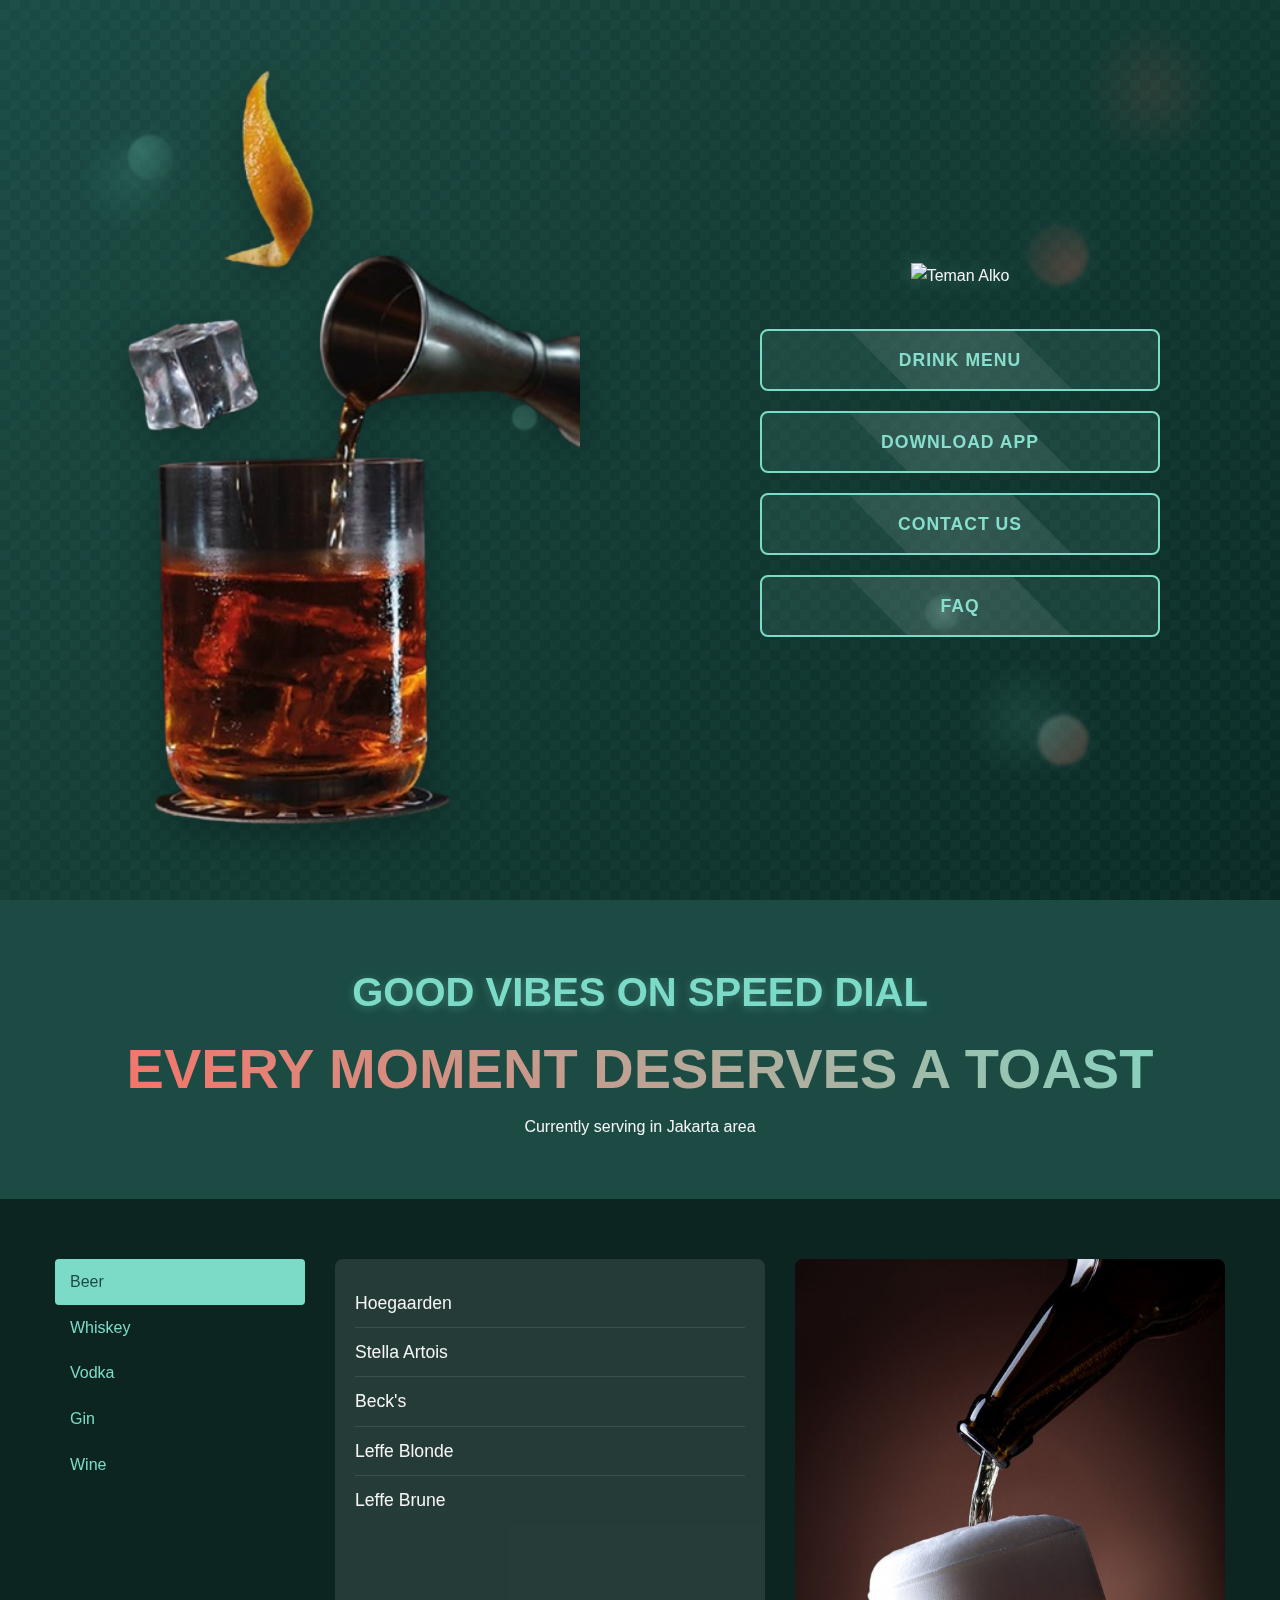
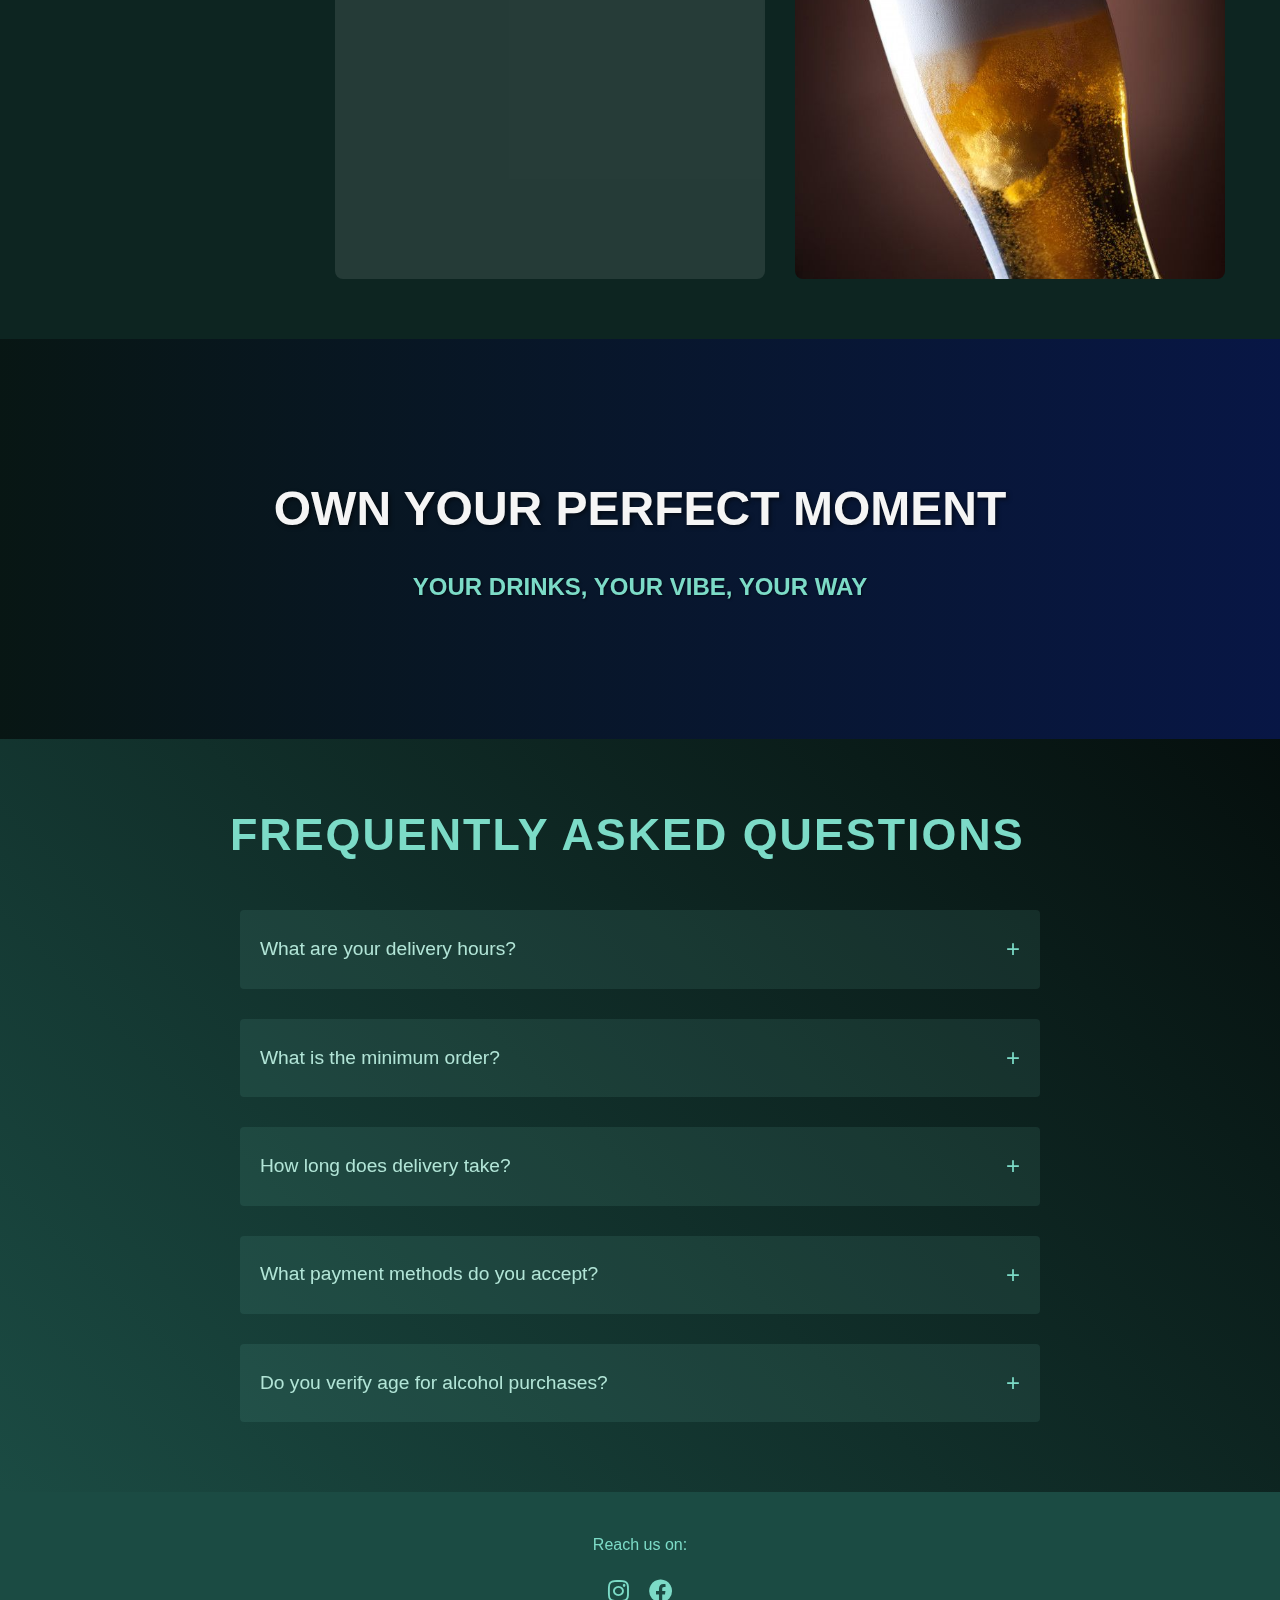
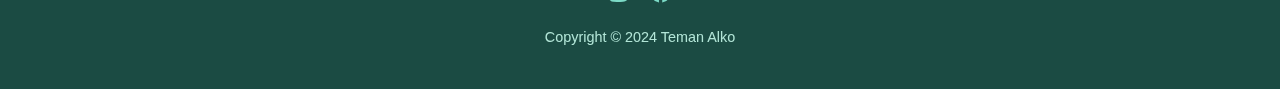
==== index.html @ 26dae662 "first commit" ====
<!DOCTYPE html>
<html lang="en">
<head>
    <meta charset="UTF-8">
    <meta name="viewport" content="width=device-width, initial-scale=1.0">
    <meta name="msapplication-TileColor" content="#ffffff">
    <meta name="msapplication-TileImage" content="assets/favicon/ms-icon-144x144.png">
    <meta name="theme-color" content="#ffffff">
    <title>Teman Alko</title>
    <link rel="apple-touch-icon" sizes="57x57" href="assets/favicon/apple-icon-57x57.png">
    <link rel="apple-touch-icon" sizes="60x60" href="assets/favicon/apple-icon-60x60.png">
    <link rel="apple-touch-icon" sizes="72x72" href="assets/favicon/apple-icon-72x72.png">
    <link rel="apple-touch-icon" sizes="76x76" href="assets/favicon/apple-icon-76x76.png">
    <link rel="apple-touch-icon" sizes="114x114" href="assets/favicon/apple-icon-114x114.png">
    <link rel="apple-touch-icon" sizes="120x120" href="assets/favicon/apple-icon-120x120.png">
    <link rel="apple-touch-icon" sizes="144x144" href="assets/favicon/apple-icon-144x144.png">
    <link rel="apple-touch-icon" sizes="152x152" href="assets/favicon/apple-icon-152x152.png">
    <link rel="apple-touch-icon" sizes="180x180" href="assets/favicon/apple-icon-180x180.png">
    <link rel="icon" type="image/png" sizes="192x192" href="assets/favicon/android-icon-192x192.png">
    <link rel="icon" type="image/png" sizes="32x32" href="assets/favicon/favicon-32x32.png">
    <link rel="icon" type="image/png" sizes="96x96" href="assets/favicon/favicon-96x96.png">
    <link rel="icon" type="image/png" sizes="16x16" href="assets/favicon/favicon-16x16.png">
    <link rel="manifest" href="assets/favicon/manifest.json">
    <link rel="stylesheet" href="styles/styles.css">
    <link rel="stylesheet" href="https://cdnjs.cloudflare.com/ajax/libs/font-awesome/6.0.0/css/all.min.css">
</head>
<body>
    <!-- Header -->
    <header>
        <!-- Top Section -->
        <section class="top-section">
            <div class="floating-dots">
                <div class="dot"></div>
                <div class="dot"></div>
                <div class="dot"></div>
                <div class="dot"></div>
                <div class="dot"></div>
                <div class="dot"></div>
            </div>
            
            <!-- Left Side - Hero Image -->
            <div class="top-left">
                <div class="hero-image">
                    <img src="assets/img/hero.png" alt="Delivering Cheers">
                </div>
            </div>

            <!-- Right Side - Logo and Navigation -->
            <div class="top-right">
                <div class="logo">
                    <img src="assets/img/logo.png" alt="Teman Alko">
                </div>
                <div class="nav-grid">
                    <a href="#menu" class="nav-button">DRINK MENU</a>
                    <a href="#" class="nav-button">DOWNLOAD APP</a>
                    <a href="#contact" class="nav-button">CONTACT US</a>
                    <a href="#faq" class="nav-button">FAQ</a>
                </div>
            </div>
        </section>
    </header>

    <!-- Service Info -->
    <section class="service-info">
        <div class="container">
            <h2>GOOD VIBES ON SPEED DIAL</h2>
            <h3>EVERY MOMENT DESERVES A TOAST</h3>
            <p class="location-info">Currently serving in Jakarta area</p>
        </div>
    </section>

    <!-- Menu Section -->
    <section id="menu" class="menu-section">
        <div class="container">
            <div class="menu-grid">
                <div class="menu-categories">
                    <ul>
                        <li><a href="#" class="active" data-category="beer">Beer</a></li>
                        <li><a href="#" data-category="whiskey">Whiskey</a></li>
                        <li><a href="#" data-category="vodka">Vodka</a></li>
                        <li><a href="#" data-category="gin">Gin</a></li>
                        <li><a href="#" data-category="wine">Wine</a></li>
                    </ul>
                </div>
                <div class="menu-content">
                    <!-- Beer Content (Default Active) -->
                    <div class="menu-category active" id="beer">
                        <div class="menu-list">
                            <ul>
                                <li>Hoegaarden</li>
                                <li>Stella Artois</li>
                                <li>Beck's</li>
                                <li>Leffe Blonde</li>
                                <li>Leffe Brune</li>
                            </ul>
                        </div>
                        <div class="menu-image">
                            <!-- <img src="https://placehold.co/600x400/1B4B43/7CDBC7?text=Beer" alt="Beer Selection"> -->
                            <img src="assets/img/beer.jpg" alt="Beer Selection">
                        </div>
                    </div>

                    <!-- Whiskey Content -->
                    <div class="menu-category" id="whiskey">
                        <div class="menu-list">
                            <ul>
                                <li>Jack Daniel's</li>
                                <li>Johnnie Walker</li>
                                <li>Chivas Regal</li>
                                <li>Macallan</li>
                                <li>Glenfiddich</li>
                            </ul>
                        </div>
                        <div class="menu-image">
                            <!-- <img src="https://placehold.co/600x400/1B4B43/7CDBC7?text=Whiskey" alt="Whiskey Selection"> -->
                            <img src="assets/img/whiskey.jpg" alt="Whiskey Selection">
                        </div>
                    </div>
                    <div class="menu-category" id="vodka">
                        <div class="menu-list">
                            <ul>
                                <li>Jack Daniel's</li>
                                <li>Johnnie Walker</li>
                                <li>Chivas Regal</li>
                                <li>Macallan</li>
                                <li>Glenfiddich</li>
                            </ul>
                        </div>
                        <div class="menu-image">
                            <!-- <img src="https://placehold.co/600x400/1B4B43/7CDBC7?text=Vodka" alt="Whiskey Selection"> -->
                            <img src="assets/img/vodka.jpg" alt="Whiskey Selection">
                        </div>
                    </div>
                    <div class="menu-category" id="gin">
                        <div class="menu-list">
                            <ul>
                                <li>Jack Daniel's</li>
                                <li>Johnnie Walker</li>
                                <li>Chivas Regal</li>
                                <li>Macallan</li>
                                <li>Glenfiddich</li>
                            </ul>
                        </div>
                        <div class="menu-image">
                            <!-- <img src="https://placehold.co/600x400/1B4B43/7CDBC7?text=Gin" alt="Whiskey Selection"> -->
                            <img src="assets/img/gin.jpg" alt="Whiskey Selection">
                        </div>
                    </div>
                    <div class="menu-category" id="wine">
                        <div class="menu-list">
                            <ul>
                                <li>Jack Daniel's</li>
                                <li>Johnnie Walker</li>
                                <li>Chivas Regal</li>
                                <li>Macallan</li>
                                <li>Glenfiddich</li>
                            </ul>
                        </div>
                        <div class="menu-image">
                            <!-- <img src="https://placehold.co/600x400/1B4B43/7CDBC7?text=Wine" alt="Whiskey Selection"> -->
                            <img src="assets/img/wine.jpg" alt="Whiskey Selection">
                        </div>
                    </div>

                    <!-- Add similar blocks for other categories -->
                </div>
            </div>
        </div>
    </section>

    <!-- Contact Form -->
    <section id="contact" class="contact-section parallax">
        <div class="parallax-content">
            <h2>OWN YOUR PERFECT MOMENT</h2>
            <h3>YOUR DRINKS, YOUR VIBE, YOUR WAY</h3>
        </div>
    </section>

    <!-- FAQ Section -->
    <section id="faq" class="faq-section">
        <div class="container">
            <h2>FREQUENTLY ASKED QUESTIONS</h2>
            <div class="faq-grid">
                <div class="faq-item">
                    <div class="faq-question" onclick="toggleFaq(this)">
                        <h3>What are your delivery hours?</h3>
                        <span class="faq-icon">+</span>
                    </div>
                    <div class="faq-answer">
                        <p>We deliver 24/7, anytime anywhere you are in Jakarta area.</p>
                    </div>
                </div>

                <div class="faq-item">
                    <div class="faq-question" onclick="toggleFaq(this)">
                        <h3>What is the minimum order?</h3>
                        <span class="faq-icon">+</span>
                    </div>
                    <div class="faq-answer">
                        <p>Our minimum order is IDR 200,000 for free delivery within Jakarta area.</p>
                    </div>
                </div>

                <div class="faq-item">
                    <div class="faq-question" onclick="toggleFaq(this)">
                        <h3>How long does delivery take?</h3>
                        <span class="faq-icon">+</span>
                    </div>
                    <div class="faq-answer">
                        <p>Average delivery time is 30-45 minutes depending on your location and traffic conditions.</p>
                    </div>
                </div>

                <div class="faq-item">
                    <div class="faq-question" onclick="toggleFaq(this)">
                        <h3>What payment methods do you accept?</h3>
                        <span class="faq-icon">+</span>
                    </div>
                    <div class="faq-answer">
                        <p>We accept cash on delivery, bank transfers, and major credit/debit cards.</p>
                    </div>
                </div>

                <div class="faq-item">
                    <div class="faq-question" onclick="toggleFaq(this)">
                        <h3>Do you verify age for alcohol purchases?</h3>
                        <span class="faq-icon">+</span>
                    </div>
                    <div class="faq-answer">
                        <p>Yes, we require valid ID verification for all alcohol deliveries. Customers must be 21 years or older.</p>
                    </div>
                </div>
            </div>
        </div>
    </section>

    <footer>
        <div class="container">
            <div class="footer-content">
                <p class="reach-us">Reach us on:</p>
                <div class="social-links">
                    <a href="#" class="social-icon"><i class="fab fa-instagram"></i></a>
                    <a href="#" class="social-icon"><i class="fab fa-facebook"></i></a>
                </div>
                <div class="copyright">
                    <p>Copyright © 2024 Teman Alko</p>
                </div>
            </div>
        </div>
    </footer>

    <script src="js/main.js"></script>
</body>
</html>
---- styles/styles.css ----
/* Reset and Base Styles */
* {
    margin: 0;
    padding: 0;
    box-sizing: border-box;
}

:root {
    --primary-green: #1B4B43;
    --secondary-green: #7CDBC7;
    --accent-coral: #FF6B61;
    --light-green: #B2E5D7;
    --off-white: #F5F5F5;
    --gradient-dark: linear-gradient(135deg, #1B4B43 0%, #133832 100%);
    --glass-bg: rgba(255, 255, 255, 0.1);
    --glass-border: rgba(255, 255, 255, 0.2);
}

body {
    font-family: Arial, sans-serif;
    line-height: 1.6;
    background: var(--primary-green);
    color: var(--off-white);
}

.container {
    max-width: 1200px;
    margin: 0 auto;
    padding: 0 15px;
}

/* Header Styles */
header {
    position: relative;
    width: 100%;
    background-color: var(--primary-green);
}

.main-header {
    padding: 20px 0;
    width: 100%;
}

.main-header .container {
    display: flex;
    flex-direction: column;
    align-items: center;
    gap: 15px;
}

.logo {
    margin-bottom: 20px;
}

.logo img {
    height: 240px;
    width: auto;
    filter: drop-shadow(0 0 10px rgba(124, 219, 199, 0.3));
    transition: all 0.3s ease;
}

.main-nav {
    width: 100%;
    max-width: 800px;
    display: grid;
    grid-template-columns: repeat(2, 1fr);
    gap: 15px;
}

.nav-button {
    width: 100%;
    text-align: center;
    background: rgba(124, 219, 199, 0.1);
    border: 2px solid var(--secondary-green);
    color: var(--secondary-green);
    padding: 15px;
    border-radius: 8px;
    font-weight: 600;
    font-size: 1.1rem;
    letter-spacing: 1px;
    transition: all 0.3s ease;
    text-decoration: none;
}

.nav-button:hover {
    background: var(--secondary-green);
    color: var(--primary-green);
    transform: translateY(-2px);
    box-shadow: 0 5px 15px rgba(124, 219, 199, 0.2);
}

/* Hero Section */
.hero {
    min-height: 100vh;
    background: var(--primary-green);
    position: relative;
    overflow: hidden;
    padding: 40px 0;
}

.hero-content {
    position: relative;
    padding-top: 60px;
    text-align: center;
}

.hero-image {
    max-width: 1000px;
    margin: 0 auto;
    padding: 0 20px;
}

.hero-image img {
    width: 100%;
    height: auto;
    border-radius: 12px;
    /* box-shadow: 0 10px 30px rgba(0, 0, 0, 0.3); */
}

/* Service Info */
.service-info {
    text-align: center;
    padding: 60px 0;
}

.service-info h2 {
    font-size: 2.5rem;
    color: var(--secondary-green);
    text-shadow: 0 2px 10px rgba(124, 219, 199, 0.3);
}

.service-info h3 {
    font-size: 3.5rem;
    background: linear-gradient(45deg, var(--accent-coral), var(--secondary-green));
    -webkit-background-clip: text;
    background-clip: text;
    color: transparent;
    text-shadow: none;
}

/* Menu Section */
.menu-section {
    padding: 60px 0;
    background: rgba(0, 0, 0, 0.5);
}

.menu-grid {
    display: grid;
    grid-template-columns: 250px 1fr;
    gap: 30px;
}

.menu-categories ul {
    list-style: none;
}

.menu-categories a {
    display: block;
    padding: 10px 15px;
    color: var(--secondary-green);
    text-decoration: none;
    transition: all 0.3s;
    border-radius: 4px;
}

.menu-categories a:hover,
.menu-categories a.active {
    background: var(--secondary-green);
    color: var(--primary-green);
}

.menu-content {
    position: relative;
}

.menu-category {
    display: none;
    grid-template-columns: 1fr 1fr;
    gap: 30px;
    opacity: 0;
    transition: opacity 0.3s ease;
}

.menu-category.active {
    display: grid;
    opacity: 1;
}

.menu-list {
    padding: 20px;
    background: rgba(255, 255, 255, 0.1);
    border-radius: 8px;
}

.menu-list ul {
    list-style: none;
}

.menu-list li {
    color: var(--off-white);
    padding: 10px 0;
    border-bottom: 1px solid rgba(255, 255, 255, 0.1);
    font-size: 1.1rem;
}

.menu-list li:last-child {
    border-bottom: none;
}

.menu-image img {
    width: 100%;
    border-radius: 8px;
    height: 100%;
    object-fit: cover;
}

/* Contact Section */
.contact-section.parallax {
    position: relative;
    height: 400px;
    background: url('assets/img/discoball.jpg') center/cover fixed;
    display: flex;
    align-items: center;
    justify-content: center;
    text-align: center;
    overflow: hidden;
}

.parallax::before {
    content: '';
    position: absolute;
    top: 0;
    left: 0;
    right: 0;
    bottom: 0;
    background: linear-gradient(to right, rgba(0,0,0,0.7), rgba(0,0,70,0.7));
}

.parallax-content {
    position: relative;
    z-index: 2;
    padding: 20px;
}

.parallax-content h2 {
    font-size: 3rem;
    color: var(--off-white);
    margin-bottom: 20px;
    text-shadow: 2px 2px 4px rgba(0,0,0,0.5);
}

.parallax-content h3 {
    font-size: 1.5rem;
    color: var(--secondary-green);
    text-shadow: 1px 1px 2px rgba(0,0,0,0.5);
}

/* FAQ Section */
.faq-section {
    padding: 60px 0;
    background: linear-gradient(45deg, var(--primary-green), rgba(0, 0, 0, 0.8));
}

.faq-grid {
    display: grid;
    gap: 20px;
    max-width: 800px;
    margin: 0 auto;
}

.faq-item {
    background: rgba(255, 255, 255, 0.1);
    padding: 20px;
    border-radius: 8px;
    transition: all 0.3s ease;
}

.faq-question {
    display: flex;
    justify-content: space-between;
    align-items: center;
    cursor: pointer;
}

.faq-question h3 {
    color: var(--secondary-green);
    margin: 0;
    font-size: 1.1rem;
}

.faq-icon {
    color: var(--secondary-green);
    font-size: 1.5rem;
    transition: transform 0.3s ease;
}

.faq-answer {
    max-height: 0;
    overflow: hidden;
    transition: max-height 0.3s ease;
    margin-top: 0;
}

.faq-item.active .faq-answer {
    max-height: 200px;
    margin-top: 15px;
}

.faq-item.active .faq-icon {
    transform: rotate(45deg);
}

.faq-item:hover {
    background: rgba(255, 255, 255, 0.15);
}

/* Footer */
footer {
    padding: 40px 0;
    background: var(--primary-green);
}

.footer-content {
    display: flex;
    flex-direction: column;
    align-items: center;
    gap: 15px;
}

.reach-us {
    color: var(--secondary-green);
    font-size: 1rem;
}

.social-links {
    display: flex;
    justify-content: center;
    gap: 20px;
}

.copyright {
    color: var(--light-green);
    font-size: 0.9rem;
    text-align: center;
}

.social-icon {
    color: var(--secondary-green);
    font-size: 24px;
    transition: color 0.3s;
}

.social-icon:hover {
    color: var(--accent-coral);
}

/* Responsive Design */
@media (max-width: 1024px) {
    .main-header .container {
        padding: 15px 20px;
    }

    .hero h1 {
        font-size: 3.5rem;
        padding: 0 20px;
    }

    .logo img {
        height: 180px;
    }

    .hero-image {
        max-width: 90%;
    }
    
    .menu-grid {
        grid-template-columns: 1fr;
    }
    
    .menu-categories ul {
        display: flex;
        flex-wrap: wrap;
        gap: 10px;
    }
    
    .menu-categories a {
        padding: 8px 15px;
        border-radius: 20px;
    }
    
    .menu-category {
        grid-template-columns: 1fr;
    }
    
    .menu-image {
        order: -1;
    }
}

@media (max-width: 480px) {
    .main-nav {
        grid-template-columns: 1fr;
    }

    .hero h1 {
        font-size: 2.5rem;
    }

    .logo img {
        height: 140px;
    }
}

/* Top Section Styles */
.top-section {
    min-height: 100vh;
    display: flex;
    padding: 20px;
    gap: 40px;
}

/* Left Side - Just Hero Image */
.top-left {
    flex: 1;
    display: flex;
    align-items: center;
    justify-content: center;
    padding: 20px;
}

.hero-image {
    max-width: 600px;
    width: 100%;
}

/* Right Side - Logo and Navigation */
.top-right {
    flex: 1;
    display: flex;
    flex-direction: column;
    align-items: center;
    justify-content: center;
    padding: 20px;
    gap: 40px;
}

/* Move logo to right side */
.logo {
    margin-bottom: 0;
}

.logo img {
    height: 240px;
    width: auto;
    filter: drop-shadow(0 0 10px rgba(124, 219, 199, 0.3));
    transition: all 0.3s ease;
}

.nav-grid {
    width: 100%;
    max-width: 400px;
    display: grid;
    grid-template-columns: 1fr;
    gap: 20px;
}

/* Update responsive design */
@media (max-width: 1024px) {
    .top-section {
        flex-direction: column-reverse;
        gap: 20px;
    }

    .top-left, .top-right {
        width: 100%;
        padding: 20px;
        min-height: 50vh;
    }

    .logo {
        margin-bottom: 0;
    }

    .nav-grid {
        grid-template-columns: repeat(2, 1fr);
        max-width: 600px;
    }
}

@media (max-width: 480px) {
    .nav-grid {
        grid-template-columns: 1fr;
    }

    .logo img {
        height: 140px;
    }
}

/* Background Gradient for Top Section */
.top-section {
    background: linear-gradient(135deg, var(--primary-green) 0%, #0A2924 100%);
    position: relative;
    overflow: hidden;
}

/* Decorative Circles */
.top-section::before {
    content: '';
    position: absolute;
    top: 0;
    left: 0;
    right: 0;
    bottom: 0;
    background: 
        radial-gradient(circle at 10% 20%, rgba(124, 219, 199, 0.1) 0%, rgba(124, 219, 199, 0) 50px),
        radial-gradient(circle at 90% 10%, rgba(255, 107, 97, 0.1) 0%, rgba(255, 107, 97, 0) 70px),
        radial-gradient(circle at 80% 80%, rgba(124, 219, 199, 0.1) 0%, rgba(124, 219, 199, 0) 60px),
        radial-gradient(circle at 20% 60%, rgba(255, 107, 97, 0.1) 0%, rgba(255, 107, 97, 0) 40px);
    pointer-events: none;
}

/* Floating Dots */
.floating-dots {
    position: absolute;
    width: 100%;
    height: 100%;
    overflow: hidden;
    top: 0;
    left: 0;
    z-index: 1;
}

.dot {
    position: absolute;
    border-radius: 50%;
    opacity: 0.2;
    animation: float 20s infinite ease-in-out;
    box-shadow: 0 0 20px rgba(255, 255, 255, 0.2);
}

/* Larger, more vibrant dots */
.dot:nth-child(1) {
    width: 35px;
    height: 35px;
    background: var(--secondary-green);
    top: 20%;
    left: 15%;
    animation-delay: 0s;
    filter: blur(1px);
}

.dot:nth-child(2) {
    width: 45px;
    height: 45px;
    background: var(--accent-coral);
    top: 30%;
    right: 20%;
    animation-delay: -5s;
    filter: blur(2px);
}

.dot:nth-child(3) {
    width: 30px;
    height: 30px;
    background: var(--light-green);
    bottom: 25%;
    right: 30%;
    animation-delay: -10s;
    filter: blur(1px);
}

.dot:nth-child(4) {
    width: 40px;
    height: 40px;
    background: linear-gradient(45deg, var(--accent-coral), var(--secondary-green));
    bottom: 35%;
    left: 25%;
    animation-delay: -15s;
    filter: blur(2px);
}

.dot:nth-child(5) {
    width: 25px;
    height: 25px;
    background: var(--secondary-green);
    top: 45%;
    left: 40%;
    animation-delay: -7s;
    filter: blur(1px);
}

.dot:nth-child(6) {
    width: 50px;
    height: 50px;
    background: linear-gradient(-45deg, var(--accent-coral), var(--light-green));
    bottom: 15%;
    right: 15%;
    animation-delay: -12s;
    filter: blur(2px);
}

/* More complex floating animation */
@keyframes float {
    0% {
        transform: translate(0, 0) scale(1);
        opacity: 0.2;
    }
    25% {
        transform: translate(-20px, 20px) scale(1.1);
        opacity: 0.3;
    }
    50% {
        transform: translate(20px, -10px) scale(0.9);
        opacity: 0.2;
    }
    75% {
        transform: translate(10px, 30px) scale(1.2);
        opacity: 0.3;
    }
    100% {
        transform: translate(0, 0) scale(1);
        opacity: 0.2;
    }
}

/* Update existing elements to work with new background */
.top-left, .top-right {
    position: relative;
    z-index: 2;
}

/* Enhanced Top Section */
.top-section {
    background: linear-gradient(135deg, var(--primary-green) 0%, #0A2924 100%);
    position: relative;
    overflow: hidden;
}

/* Add a subtle pattern overlay */
.top-section::after {
    content: '';
    position: absolute;
    top: 0;
    left: 0;
    right: 0;
    bottom: 0;
    background-image: 
        linear-gradient(45deg, rgba(124, 219, 199, 0.03) 25%, transparent 25%),
        linear-gradient(-45deg, rgba(124, 219, 199, 0.03) 25%, transparent 25%),
        linear-gradient(45deg, transparent 75%, rgba(124, 219, 199, 0.03) 75%),
        linear-gradient(-45deg, transparent 75%, rgba(124, 219, 199, 0.03) 75%);
    background-size: 20px 20px;
    background-position: 0 0, 0 10px, 10px -10px, -10px 0px;
    pointer-events: none;
}

/* Enhanced Floating Dots */
.dot {
    position: absolute;
    border-radius: 50%;
    opacity: 0.25;
    animation: float 20s infinite ease-in-out;
    box-shadow: 
        0 0 30px rgba(255, 255, 255, 0.2),
        inset 0 0 20px rgba(255, 255, 255, 0.1);
    backdrop-filter: blur(2px);
}

/* More interesting dot variations */
.dot:nth-child(1) {
    width: 45px;
    height: 45px;
    background: radial-gradient(circle at 30% 30%, var(--secondary-green), transparent);
    top: 15%;
    left: 10%;
    animation-delay: 0s;
}

.dot:nth-child(2) {
    width: 60px;
    height: 60px;
    background: radial-gradient(circle at 70% 70%, var(--accent-coral), transparent);
    top: 25%;
    right: 15%;
    animation-delay: -5s;
}

.dot:nth-child(3) {
    width: 35px;
    height: 35px;
    background: radial-gradient(circle at 50% 50%, var(--light-green), transparent);
    bottom: 30%;
    right: 25%;
    animation-delay: -10s;
}

/* Add shine effect to buttons */
.nav-button {
    background: rgba(124, 219, 199, 0.1);
    border: 2px solid var(--secondary-green);
    color: var(--secondary-green);
    padding: 15px 25px;
    position: relative;
    overflow: hidden;
    transition: all 0.4s cubic-bezier(0.2, 0.8, 0.2, 1);
}

.nav-button::before {
    content: '';
    position: absolute;
    top: -50%;
    left: -50%;
    width: 200%;
    height: 200%;
    background: linear-gradient(
        45deg,
        transparent,
        rgba(255, 255, 255, 0.1),
        transparent
    );
    transform: rotate(45deg);
    transition: 0.5s;
}

.nav-button:hover {
    background: var(--secondary-green);
    color: var(--primary-green);
    transform: translateY(-3px);
    box-shadow: 
        0 10px 20px rgba(124, 219, 199, 0.2),
        0 6px 6px rgba(124, 219, 199, 0.1);
    letter-spacing: 2px;
}

.nav-button:hover::before {
    left: 100%;
}

/* Add floating animation to hero image */
.hero-image {
    animation: gentle-float 6s ease-in-out infinite;
    filter: drop-shadow(0 10px 20px rgba(0, 0, 0, 0.3));
}

@keyframes gentle-float {
    0%, 100% {
        transform: translateY(0);
    }
    50% {
        transform: translateY(-10px);
    }
}

/* Enhanced floating animation */
@keyframes float {
    0% {
        transform: translate(0, 0) scale(1) rotate(0deg);
        opacity: 0.25;
    }
    25% {
        transform: translate(-15px, 15px) scale(1.1) rotate(90deg);
        opacity: 0.35;
    }
    50% {
        transform: translate(15px, -10px) scale(0.95) rotate(180deg);
        opacity: 0.25;
    }
    75% {
        transform: translate(10px, 20px) scale(1.05) rotate(270deg);
        opacity: 0.35;
    }
    100% {
        transform: translate(0, 0) scale(1) rotate(360deg);
        opacity: 0.25;
    }
}

/* Add glow effect to logo */
.logo img {
    filter: drop-shadow(0 0 10px rgba(124, 219, 199, 0.3));
    transition: all 0.3s ease;
}

.logo img:hover {
    filter: drop-shadow(0 0 15px rgba(124, 219, 199, 0.5));
    transform: scale(1.05);
}

/* FAQ Section Heading Alignment */
.faq-section h2 {
    font-size: 2.8rem;
    letter-spacing: 2px;
    text-align: left;  /* Align to left */
    margin-bottom: 40px;
    color: var(--secondary-green);  /* Match brand color */
    padding-left: 20px;  /* Add some padding from the left */
}

/* FAQ Container Adjustments */
.faq-section .container {
    max-width: 900px;  /* Slightly narrower container for better readability */
    margin: 0 auto;
    padding: 0 20px;
}

/* FAQ Items Style Update */
.faq-item {
    background: rgba(124, 219, 199, 0.1);  /* Lighter, more subtle background */
    border-radius: 4px;  /* Less rounded corners */
    margin-bottom: 10px;  /* Space between items */
}

.faq-question h3 {
    color: var(--light-green);  /* Softer text color */
    font-size: 1.2rem;
    font-weight: 500;
}
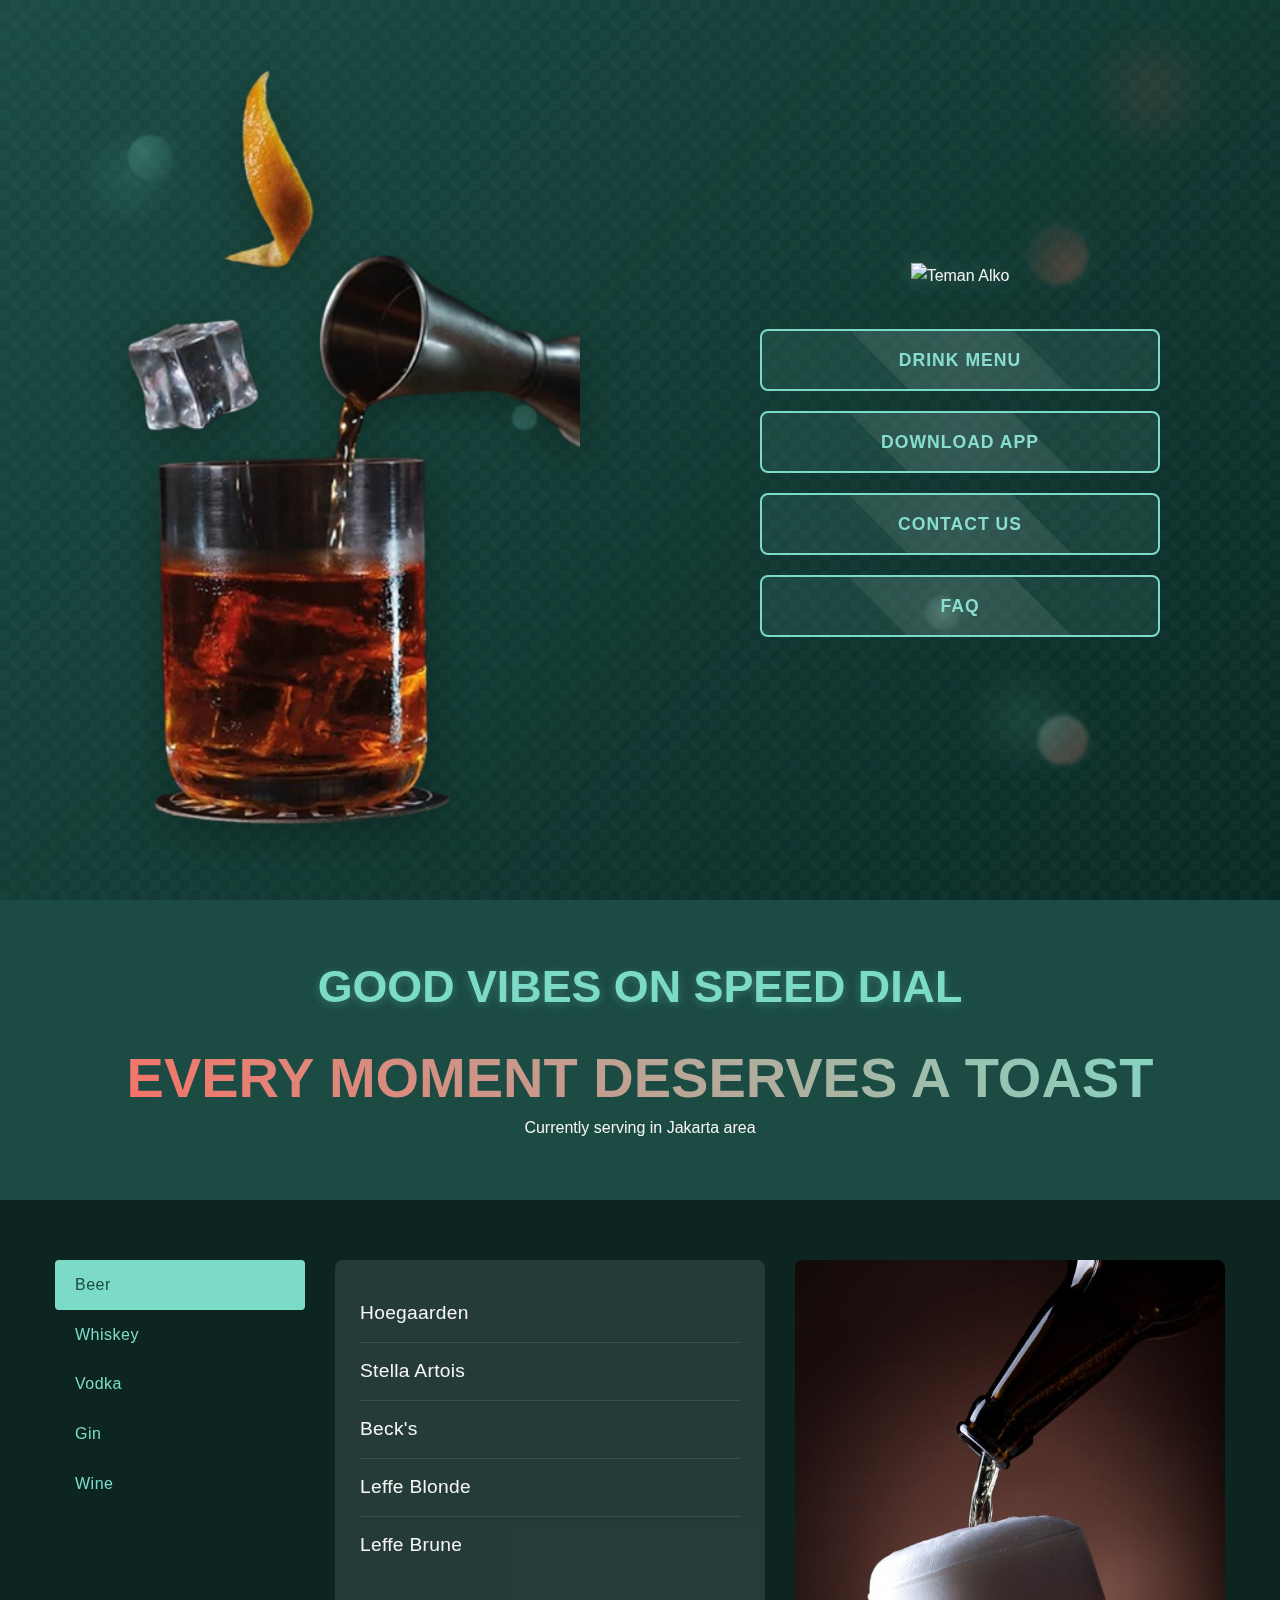
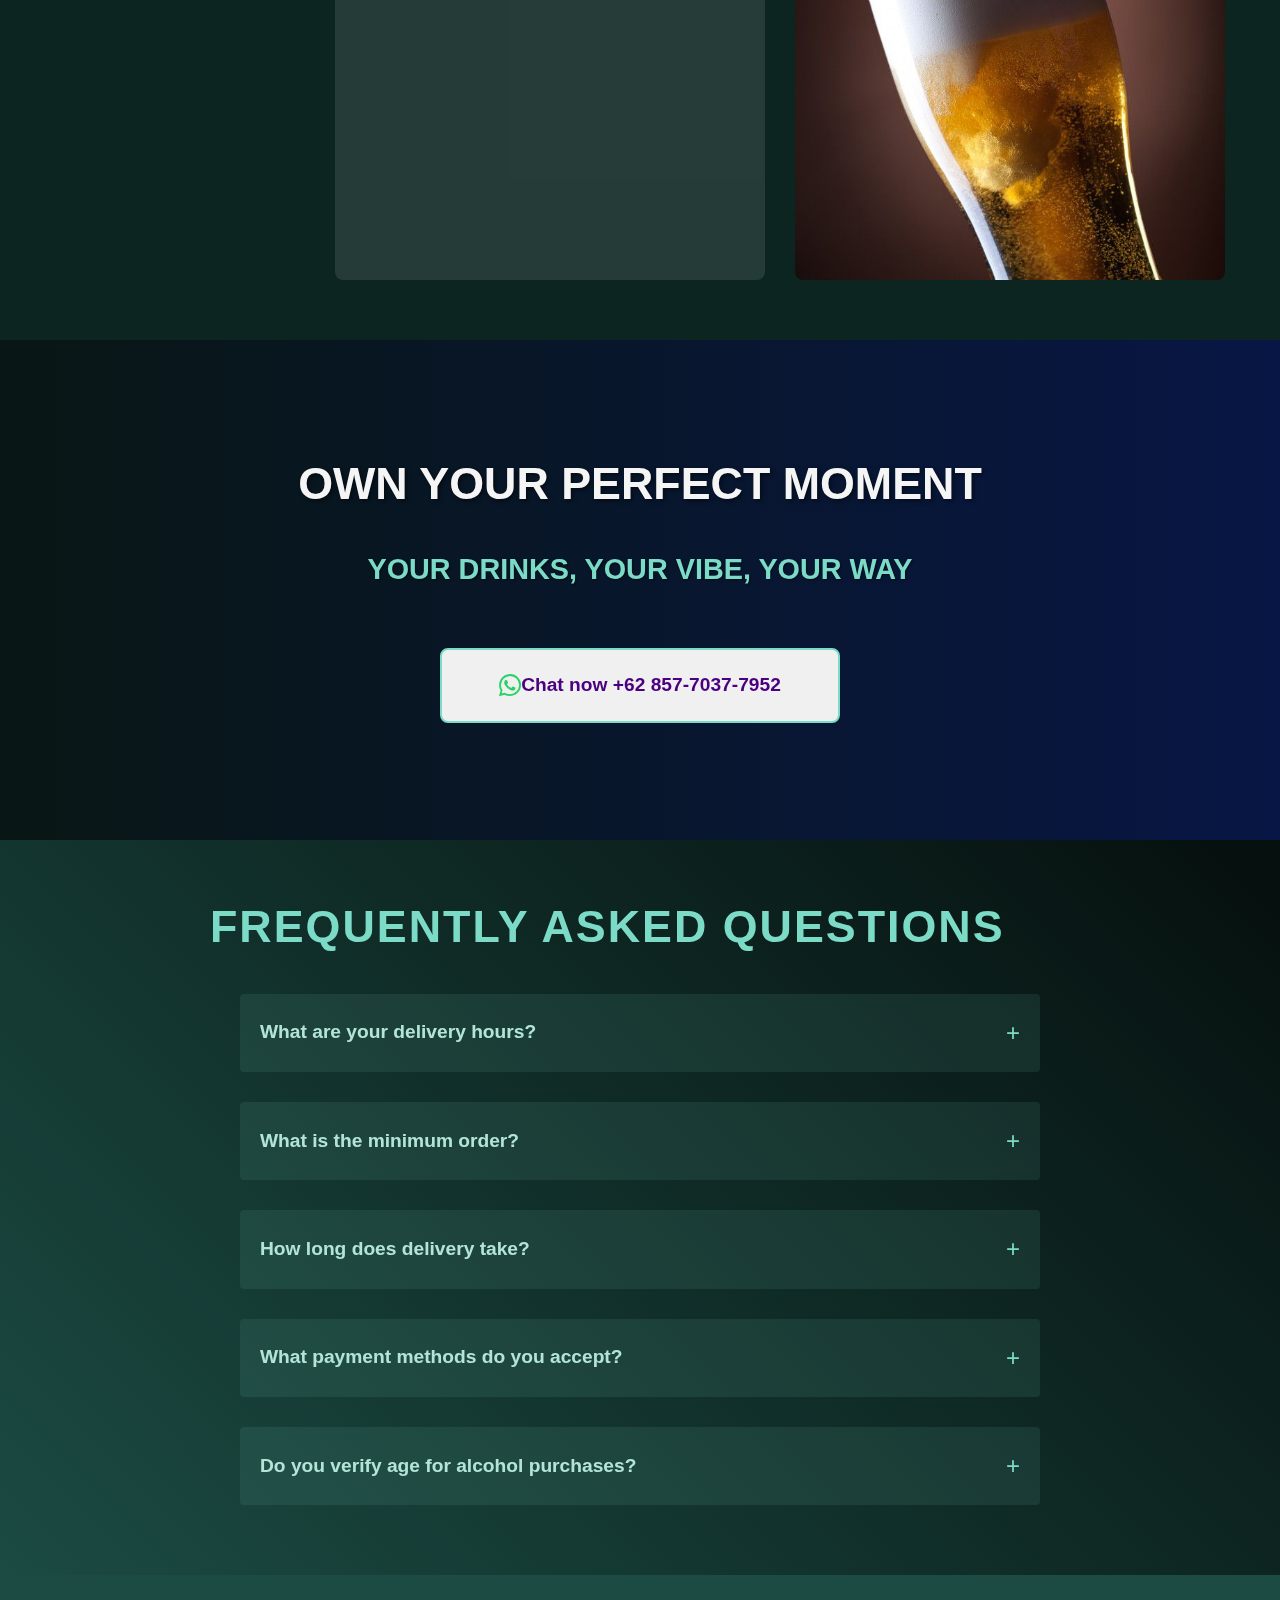
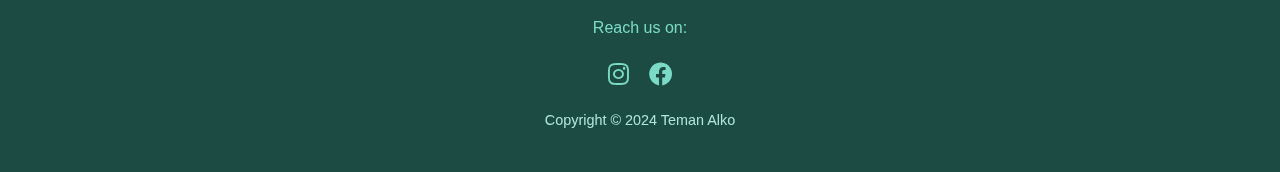
==== commit 5bc5afb0: "Update: Whatsapp button" ====
--- a/index.html
+++ b/index.html
@@ -173,6 +173,10 @@
         <div class="parallax-content">
             <h2>OWN YOUR PERFECT MOMENT</h2>
             <h3>YOUR DRINKS, YOUR VIBE, YOUR WAY</h3>
+            <a href="https://wa.me/6285770377952" class="contact-whatsapp-btn" target="_blank">
+                <i class="fab fa-whatsapp"></i>
+                <span>Chat now +62 857-7037-7952</span>
+            </a>
         </div>
     </section>
 
--- a/styles/styles.css
+++ b/styles/styles.css
@@ -14,6 +14,17 @@
     --gradient-dark: linear-gradient(135deg, #1B4B43 0%, #133832 100%);
     --glass-bg: rgba(255, 255, 255, 0.1);
     --glass-border: rgba(255, 255, 255, 0.2);
+    --h1-size-desktop: 3.5rem;
+    --h1-size-tablet: 2.8rem;
+    --h1-size-mobile: 2rem;
+    
+    --h2-size-desktop: 2.8rem;
+    --h2-size-tablet: 2.2rem;
+    --h2-size-mobile: 1.8rem;
+    
+    --h3-size-desktop: 1.8rem;
+    --h3-size-tablet: 1.5rem;
+    --h3-size-mobile: 1.2rem;
 }
 
 body {
@@ -124,18 +135,21 @@
 }
 
 .service-info h2 {
-    font-size: 2.5rem;
+    font-size: var(--h2-size-desktop);
     color: var(--secondary-green);
     text-shadow: 0 2px 10px rgba(124, 219, 199, 0.3);
+    line-height: 1.2;
 }
 
 .service-info h3 {
-    font-size: 3.5rem;
+    font-size: var(--h1-size-desktop);
     background: linear-gradient(45deg, var(--accent-coral), var(--secondary-green));
     -webkit-background-clip: text;
     background-clip: text;
     color: transparent;
     text-shadow: none;
+    line-height: 1.3;
+    margin-top: 0.5em;
 }
 
 /* Menu Section */
@@ -156,11 +170,14 @@
 
 .menu-categories a {
     display: block;
-    padding: 10px 15px;
+    padding: 12px 20px;
     color: var(--secondary-green);
     text-decoration: none;
     transition: all 0.3s;
     border-radius: 4px;
+    font-size: 1rem;
+    font-weight: 500;
+    letter-spacing: 0.5px;
 }
 
 .menu-categories a:hover,
@@ -187,20 +204,25 @@
 }
 
 .menu-list {
-    padding: 20px;
+    padding: 25px;
+    padding-bottom: 45px;
     background: rgba(255, 255, 255, 0.1);
     border-radius: 8px;
+    position: relative;
 }
 
 .menu-list ul {
     list-style: none;
+    padding-bottom: 20px;
 }
 
 .menu-list li {
     color: var(--off-white);
-    padding: 10px 0;
+    padding: 15px 0;
     border-bottom: 1px solid rgba(255, 255, 255, 0.1);
-    font-size: 1.1rem;
+    font-size: 1.2rem;
+    line-height: 1.4;
+    letter-spacing: 0.3px;
 }
 
 .menu-list li:last-child {
@@ -214,11 +236,47 @@
     object-fit: cover;
 }
 
+/* WhatsApp Order Button */
+.menu-whatsapp-btn {
+    position: absolute;
+    bottom: -25px;
+    left: 50%;
+    transform: translateX(-50%);
+    display: flex;
+    align-items: center;
+    justify-content: center;
+    gap: 10px;
+    background: #fff;
+    color: #6B4593;
+    padding: 15px 30px;
+    border-radius: 8px;
+    text-decoration: none;
+    font-weight: 600;
+    font-size: 1.1rem;
+    transition: all 0.3s ease;
+    box-shadow: 0 4px 15px rgba(0, 0, 0, 0.2);
+    white-space: nowrap;
+    z-index: 10;
+    width: 80%;
+    max-width: 400px;
+}
+
+.menu-whatsapp-btn i {
+    font-size: 1.4rem;
+    color: #25D366;
+}
+
+.menu-whatsapp-btn:hover {
+    transform: translateX(-50%) translateY(-2px);
+    box-shadow: 0 6px 20px rgba(0, 0, 0, 0.25);
+    background: #f8f8f8;
+}
+
 /* Contact Section */
 .contact-section.parallax {
     position: relative;
-    height: 400px;
-    background: url('assets/img/discoball.jpg') center/cover fixed;
+    height: 500px;
+    background: url('../assets/img/discoball.jpg') center/cover fixed;
     display: flex;
     align-items: center;
     justify-content: center;
@@ -240,19 +298,151 @@
     position: relative;
     z-index: 2;
     padding: 20px;
+    display: flex;
+    flex-direction: column;
+    align-items: center;
+    gap: 30px;
 }
 
 .parallax-content h2 {
-    font-size: 3rem;
+    font-size: var(--h2-size-desktop);
     color: var(--off-white);
-    margin-bottom: 20px;
+    margin-bottom: 10px;
     text-shadow: 2px 2px 4px rgba(0,0,0,0.5);
+    line-height: 1.2;
 }
 
 .parallax-content h3 {
-    font-size: 1.5rem;
+    font-size: var(--h3-size-desktop);
     color: var(--secondary-green);
     text-shadow: 1px 1px 2px rgba(0,0,0,0.5);
+    line-height: 1.3;
+    margin-bottom: 30px;
+}
+
+.contact-whatsapp-btn {
+    display: flex;
+    align-items: center;
+    justify-content: center;
+    background-color: #f0f0f0;
+    color: #4b0082;
+    padding: 20px 40px;
+    border-radius: 8px;
+    text-decoration: none;
+    font-weight: 700;
+    font-size: 1.2rem;
+    width: 100%;
+    max-width: 400px;
+    position: relative;
+    overflow: hidden;
+    border: 2px solid var(--secondary-green);
+}
+
+/* Bubble effect */
+.contact-whatsapp-btn::before,
+.contact-whatsapp-btn::after {
+    content: '';
+    position: absolute;
+    background: rgba(124, 219, 199, 0.2);
+    border-radius: 50%;
+    animation: bubbleRise 2s infinite;
+    z-index: 1;
+}
+
+.contact-whatsapp-btn::before {
+    width: 20px;
+    height: 20px;
+    bottom: -20px;
+    left: 30%;
+    animation-delay: 0s;
+}
+
+.contact-whatsapp-btn::after {
+    width: 15px;
+    height: 15px;
+    bottom: -15px;
+    left: 65%;
+    animation-delay: 1s;
+}
+
+.contact-whatsapp-btn i {
+    font-size: 1.6rem;
+    color: #25D366;
+    position: relative;
+    z-index: 2;
+    animation: tilt 2s infinite;
+}
+
+.contact-whatsapp-btn span {
+    position: relative;
+    z-index: 2;
+}
+
+.contact-whatsapp-btn:hover {
+    background: #fff;
+    color: var(--primary-green);
+    transform: translateY(-2px);
+}
+
+.contact-whatsapp-btn:hover i {
+    transform: rotate(10deg);
+}
+
+/* Bubble animation */
+@keyframes bubbleRise {
+    0% {
+        transform: translateY(0) scale(0.5);
+        opacity: 0;
+    }
+    50% {
+        transform: translateY(-30px) scale(1);
+        opacity: 1;
+    }
+    100% {
+        transform: translateY(-60px) scale(0.5);
+        opacity: 0;
+    }
+}
+
+@keyframes tilt {
+    0%, 100% { transform: rotate(-5deg); }
+    50% { transform: rotate(5deg); }
+}
+
+/* Responsive adjustments */
+@media (max-width: 768px) {
+    .contact-whatsapp-btn {
+        padding: 20px 30px;
+        font-size: 1.1rem;
+    }
+}
+
+@media (max-width: 480px) {
+    .contact-whatsapp-btn {
+        padding: 15px 25px;
+        font-size: 1rem;
+    }
+}
+
+/* Animations */
+@keyframes buttonFloat {
+    0%, 100% { transform: translateY(0) rotate(0deg); }
+    50% { transform: translateY(-10px) rotate(1deg); }
+}
+
+@keyframes iconBounce {
+    0%, 100% { transform: scale(1); }
+    50% { transform: scale(1.2); }
+}
+
+@keyframes shine {
+    0% { transform: translate(-100%, -100%) rotate(45deg); }
+    20%, 100% { transform: translate(100%, 100%) rotate(45deg); }
+}
+
+@keyframes gradientPulse {
+    0%, 100% { opacity: 0.7; }
+    50% { opacity: 0.9; }
 }
 
 /* FAQ Section */
@@ -283,9 +473,9 @@
 }
 
 .faq-question h3 {
-    color: var(--secondary-green);
-    margin: 0;
-    font-size: 1.1rem;
+    font-size: 1.2rem;
+    color: var(--light-green);
+    line-height: 1.4;
 }
 
 .faq-icon {
@@ -789,30 +979,158 @@
 
 /* FAQ Section Heading Alignment */
 .faq-section h2 {
-    font-size: 2.8rem;
+    font-size: var(--h2-size-desktop);
     letter-spacing: 2px;
-    text-align: left;  /* Align to left */
+    text-align: left;
     margin-bottom: 40px;
-    color: var(--secondary-green);  /* Match brand color */
-    padding-left: 20px;  /* Add some padding from the left */
+    color: var(--secondary-green);
+    line-height: 1.2;
 }
 
 /* FAQ Container Adjustments */
 .faq-section .container {
-    max-width: 900px;  /* Slightly narrower container for better readability */
+    max-width: 900px;
     margin: 0 auto;
     padding: 0 20px;
 }
 
 /* FAQ Items Style Update */
 .faq-item {
-    background: rgba(124, 219, 199, 0.1);  /* Lighter, more subtle background */
-    border-radius: 4px;  /* Less rounded corners */
-    margin-bottom: 10px;  /* Space between items */
+    background: rgba(124, 219, 199, 0.1);
+    border-radius: 4px;
+    margin-bottom: 10px;
 }
 
 .faq-question h3 {
-    color: var(--light-green);  /* Softer text color */
     font-size: 1.2rem;
-    font-weight: 500;
+    color: var(--light-green);
+    line-height: 1.4;
+}
+
+/* Responsive adjustments */
+@media (max-width: 1024px) {
+    .service-info h2 {
+        font-size: var(--h2-size-tablet);
+    }
+
+    .service-info h3 {
+        font-size: var(--h1-size-tablet);
+    }
+
+    .parallax-content h2 {
+        font-size: var(--h2-size-tablet);
+    }
+
+    .parallax-content h3 {
+        font-size: var(--h3-size-tablet);
+    }
+
+    .faq-section h2 {
+        font-size: var(--h2-size-tablet);
+        text-align: center;
+    }
+
+    .menu-list li {
+        font-size: 1rem;
+    }
+}
+
+@media (max-width: 768px) {
+    .service-info {
+        padding: 40px 20px;
+    }
+
+    .service-info h2 {
+        font-size: var(--h2-size-mobile);
+    }
+
+    .service-info h3 {
+        font-size: var(--h1-size-mobile);
+    }
+
+    .parallax-content h2 {
+        font-size: var(--h2-size-mobile);
+    }
+
+    .parallax-content h3 {
+        font-size: var(--h3-size-mobile);
+    }
+
+    .faq-section h2 {
+        font-size: var(--h2-size-mobile);
+        margin-bottom: 30px;
+    }
+
+    .faq-question h3 {
+        font-size: 1.1rem;
+    }
+
+    .menu-list li {
+        font-size: 0.95rem;
+    }
+}
+
+/* Additional improvements for very small screens */
+@media (max-width: 480px) {
+    .service-info {
+        padding: 30px 15px;
+    }
+
+    .service-info h2 {
+        font-size: calc(var(--h2-size-mobile) * 0.9);
+    }
+
+    .service-info h3 {
+        font-size: calc(var(--h1-size-mobile) * 0.9);
+    }
+
+    .parallax-content {
+        padding: 15px;
+    }
+
+    .faq-question h3 {
+        font-size: 1rem;
+    }
+
+    .menu-list li {
+        font-size: 0.9rem;
+        padding: 8px 0;
+    }
+}
+
+/* Responsive adjustments for menu */
+@media (max-width: 1024px) {
+    .menu-categories a {
+        font-size: 0.95rem;
+        padding: 10px 18px;
+    }
+    
+    .menu-list li {
+        font-size: 1.1rem;
+        padding: 12px 0;
+    }
+}
+
+@media (max-width: 768px) {
+    .menu-categories a {
+        font-size: 0.9rem;
+        padding: 8px 15px;
+    }
+    
+    .menu-list li {
+        font-size: 1rem;
+        padding: 10px 0;
+    }
+}
+
+@media (max-width: 480px) {
+    .menu-categories a {
+        font-size: 0.85rem;
+        padding: 8px 12px;
+    }
+    
+    .menu-list li {
+        font-size: 0.95rem;
+        padding: 8px 0;
+    }
 }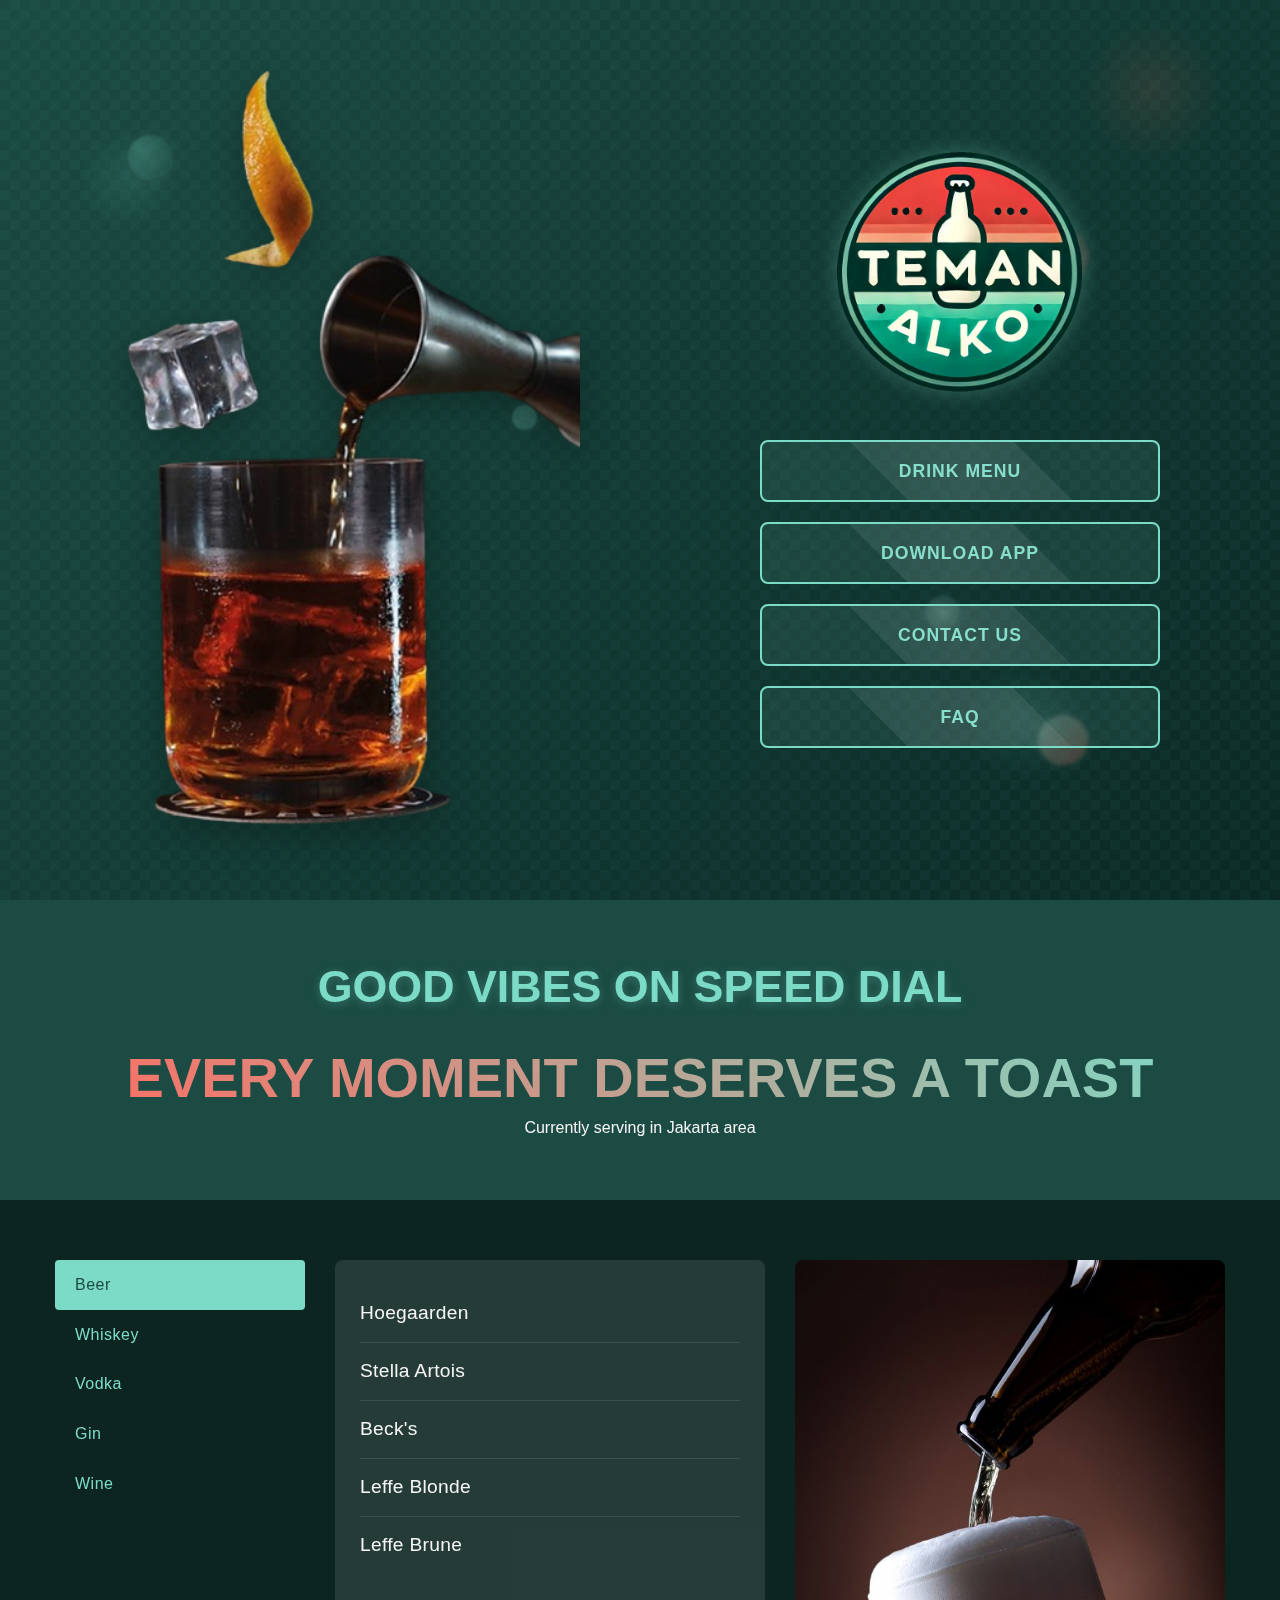
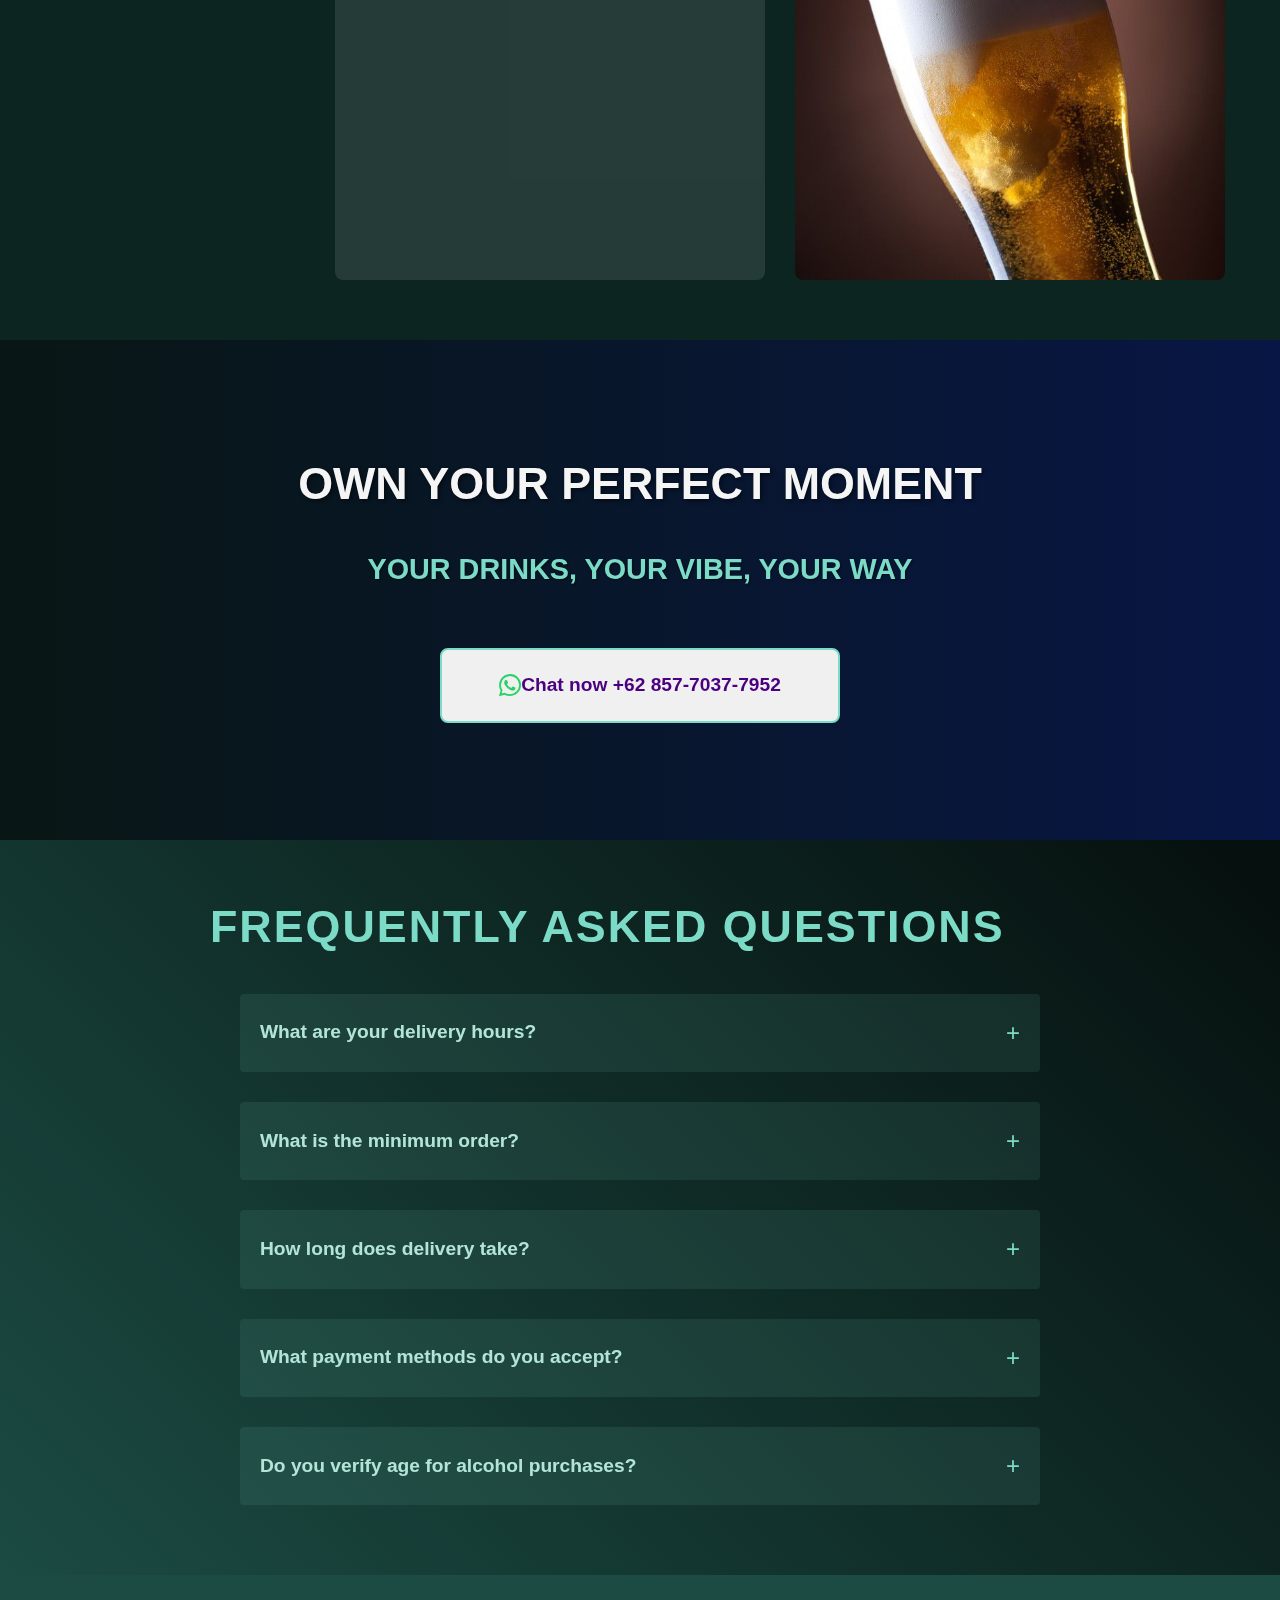
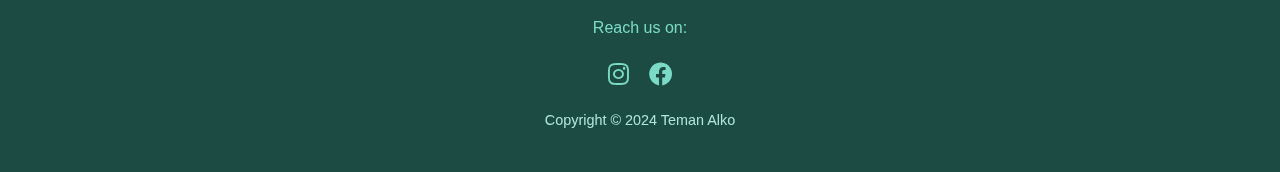
==== commit 8d851773: "Update: logo format" ====
--- a/index.html
+++ b/index.html
@@ -6,7 +6,8 @@
     <meta name="msapplication-TileColor" content="#ffffff">
     <meta name="msapplication-TileImage" content="assets/favicon/ms-icon-144x144.png">
     <meta name="theme-color" content="#ffffff">
-    <title>Teman Alko</title>
+    <meta name="description" content="Order liquor and alkohol alcohol online in Jakarta with our 24-hour delivery service. Fast and reliable alcohol, wine, beer, and spirits delivery. Discover premium whiskey, craft beer, and more.">
+    <title>Teman Alko | Delivery Alcohol, Wine, Beer & Spirits Online</title>
     <link rel="apple-touch-icon" sizes="57x57" href="assets/favicon/apple-icon-57x57.png">
     <link rel="apple-touch-icon" sizes="60x60" href="assets/favicon/apple-icon-60x60.png">
     <link rel="apple-touch-icon" sizes="72x72" href="assets/favicon/apple-icon-72x72.png">
@@ -23,6 +24,18 @@
     <link rel="manifest" href="assets/favicon/manifest.json">
     <link rel="stylesheet" href="styles/styles.css">
     <link rel="stylesheet" href="https://cdnjs.cloudflare.com/ajax/libs/font-awesome/6.0.0/css/all.min.css">
+
+    
+    <!-- Google tag (gtag.js) -->
+    <script async src="https://www.googletagmanager.com/gtag/js?id=G-TZXE7X9VK2"></script>
+    <script>
+    window.dataLayer = window.dataLayer || [];
+    function gtag(){dataLayer.push(arguments);}
+    gtag('js', new Date());
+
+    gtag('config', 'G-TZXE7X9VK2');
+    </script>
+
 </head>
 <body>
     <!-- Header -->
@@ -48,7 +61,7 @@
             <!-- Right Side - Logo and Navigation -->
             <div class="top-right">
                 <div class="logo">
-                    <img src="assets/img/logo.png" alt="Teman Alko">
+                    <img src="assets/img/logo.PNG" alt="Teman Alko">
                 </div>
                 <div class="nav-grid">
                     <a href="#menu" class="nav-button">DRINK MENU</a>
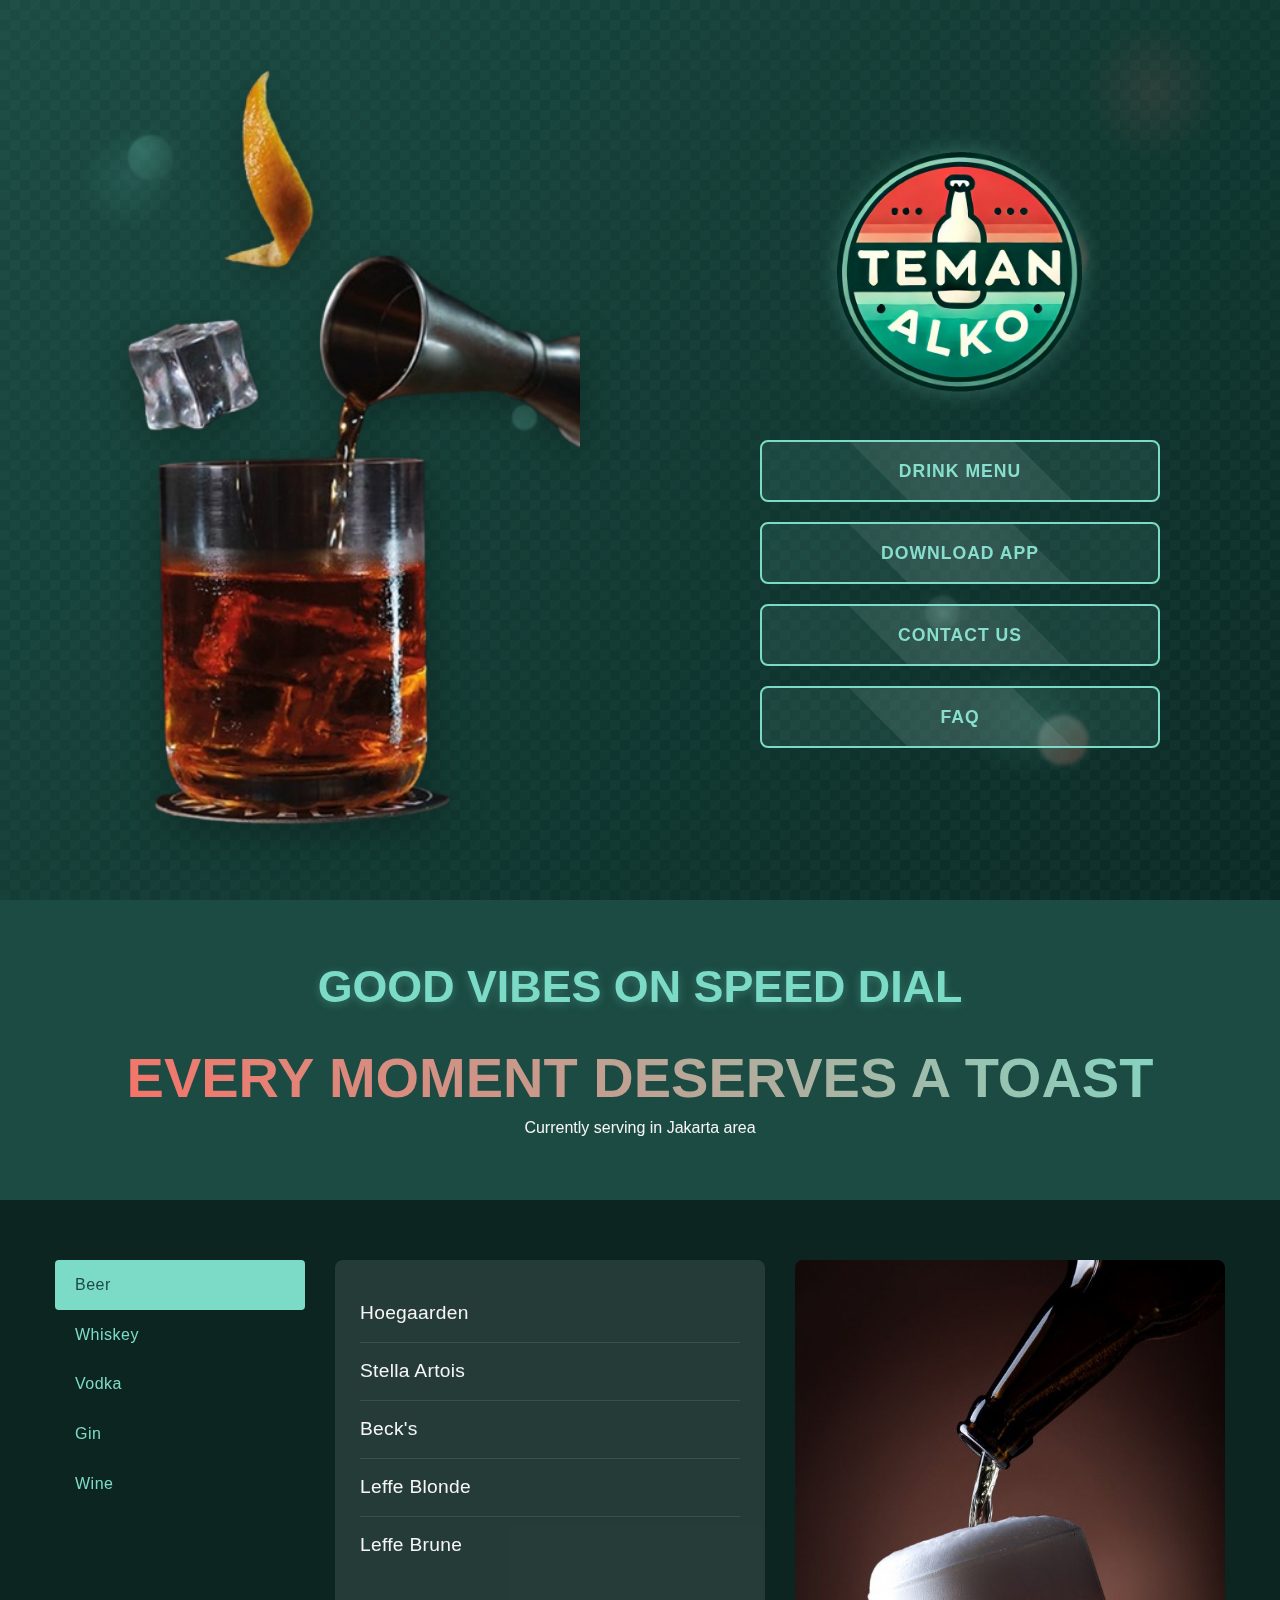
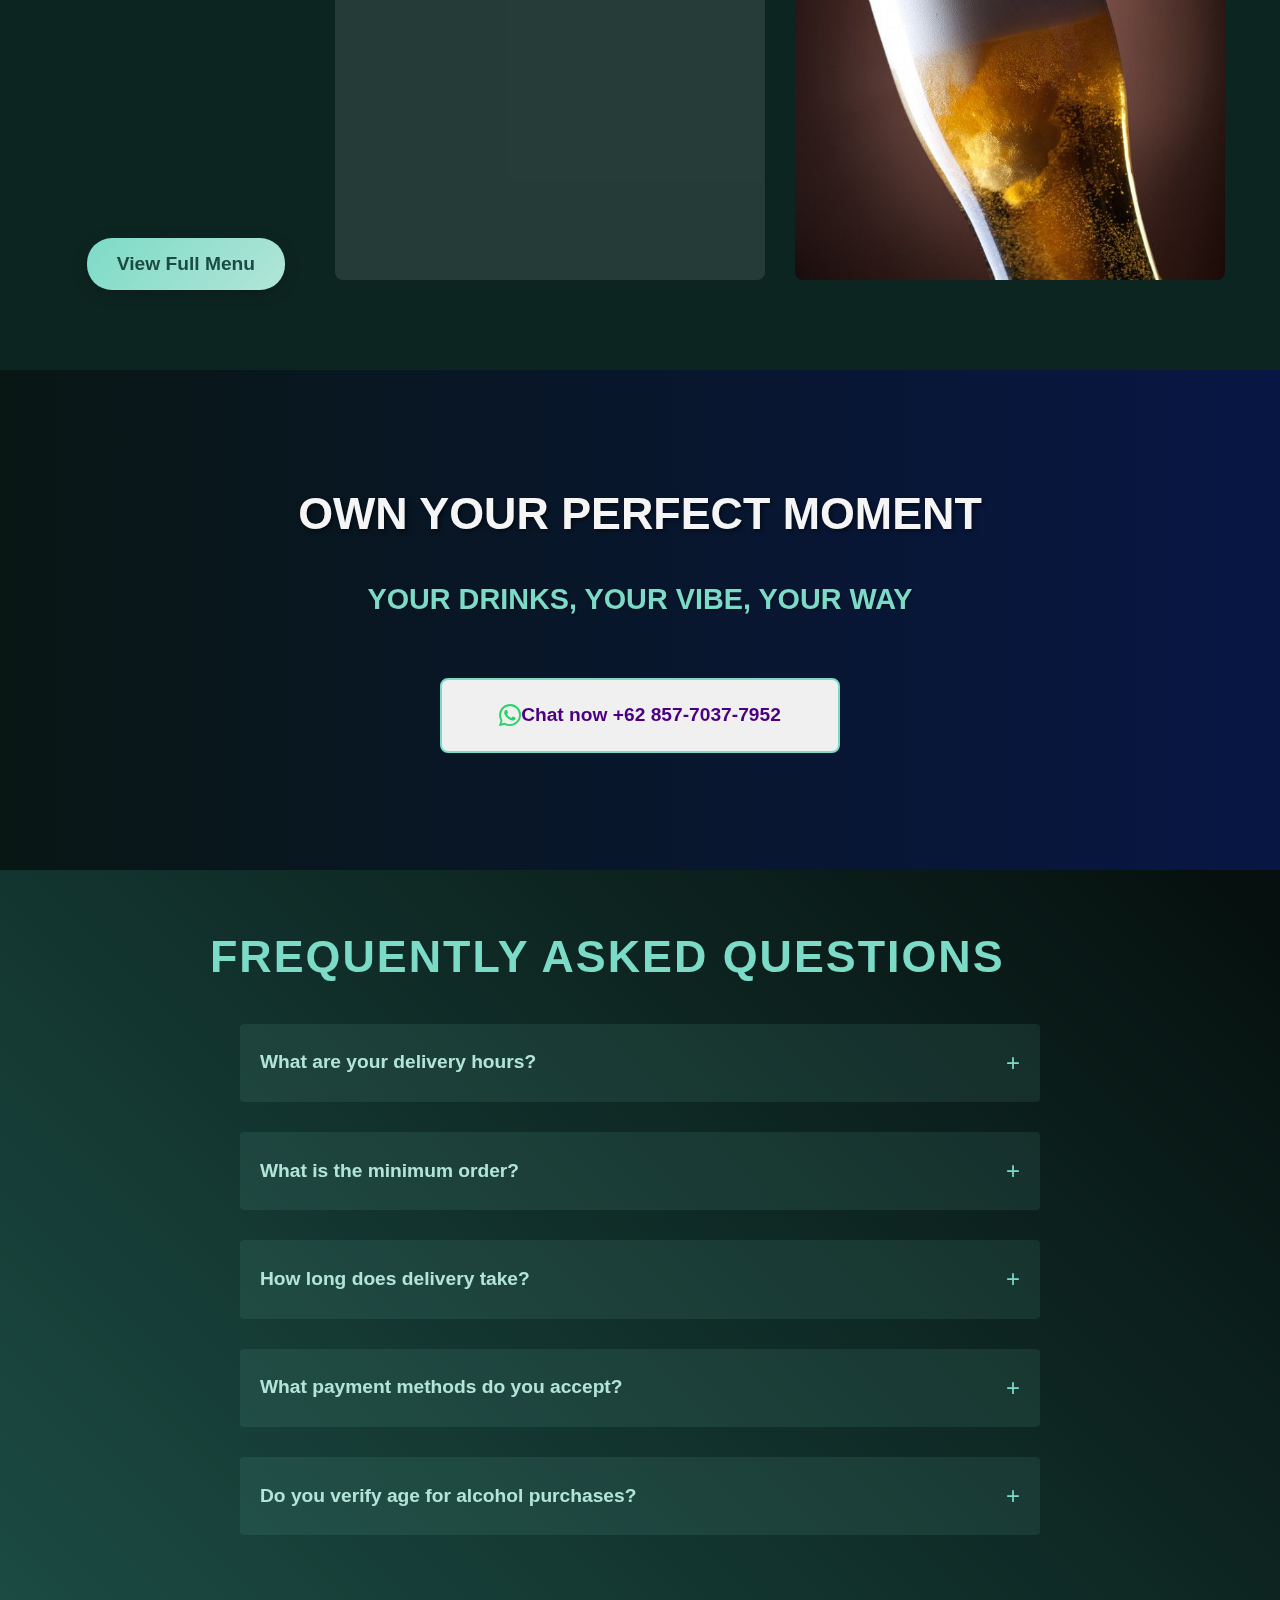
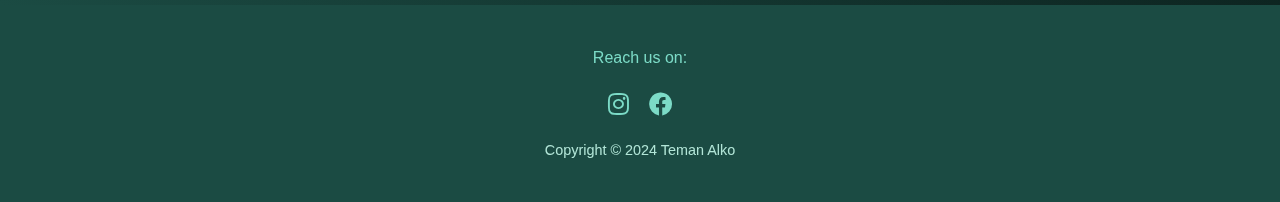
==== commit 303b0c4d: "Update: View Full Menu" ====
--- a/index.html
+++ b/index.html
@@ -6,8 +6,8 @@
     <meta name="msapplication-TileColor" content="#ffffff">
     <meta name="msapplication-TileImage" content="assets/favicon/ms-icon-144x144.png">
     <meta name="theme-color" content="#ffffff">
-    <meta name="description" content="Order liquor and alkohol alcohol online in Jakarta with our 24-hour delivery service. Fast and reliable alcohol, wine, beer, and spirits delivery. Discover premium whiskey, craft beer, and more.">
-    <title>Teman Alko | Delivery Alcohol, Wine, Beer & Spirits Online</title>
+    <meta name="description" content="24-hour liquor delivery in Jakarta. Order alcohol, wine, beer, and spirits online. Fast and reliable service.">
+    <title>Liquor Delivery Jakarta | Alcohol, Wine, Beer & Spirits</title>
     <link rel="apple-touch-icon" sizes="57x57" href="assets/favicon/apple-icon-57x57.png">
     <link rel="apple-touch-icon" sizes="60x60" href="assets/favicon/apple-icon-60x60.png">
     <link rel="apple-touch-icon" sizes="72x72" href="assets/favicon/apple-icon-72x72.png">
@@ -65,7 +65,7 @@
                 </div>
                 <div class="nav-grid">
                     <a href="#menu" class="nav-button">DRINK MENU</a>
-                    <a href="#" class="nav-button">DOWNLOAD APP</a>
+                    <a href="contact" class="nav-button">DOWNLOAD APP</a>
                     <a href="#contact" class="nav-button">CONTACT US</a>
                     <a href="#faq" class="nav-button">FAQ</a>
                 </div>
@@ -177,9 +177,21 @@
 
                     <!-- Add similar blocks for other categories -->
                 </div>
-            </div>
-        </div>
-    </section>
+                <div class="menu-content" style="position: relative;">
+                    <!-- Existing content -->
+                    <button class="menu-pdf-button" onclick="openPDF()">View Full Menu</button>
+                </div>
+            </div>
+        </div>
+    </section>
+
+<!-- Modal Structure -->
+<div id="pdfModal" class="modal">
+    <div class="modal-content">
+        <span class="close" onclick="closePDF()">&times;</span>
+        <iframe id="pdfFrame" src="" width="100%" height="500px"></iframe>
+    </div>
+</div>
 
     <!-- Contact Form -->
     <section id="contact" class="contact-section parallax">
@@ -204,7 +216,7 @@
                         <span class="faq-icon">+</span>
                     </div>
                     <div class="faq-answer">
-                        <p>We deliver 24/7, anytime anywhere you are in Jakarta area.</p>
+                        <p>We deliver until 2 AM, anywhere you are in Jakarta area.</p>
                     </div>
                 </div>
 
@@ -267,5 +279,16 @@
     </footer>
 
     <script src="js/main.js"></script>
+    <script>
+    function openPDF() {
+        document.getElementById('pdfFrame').src = 'https://gyvveyn5xgsrdtlj.public.blob.vercel-storage.com/PDF/TALCO_NV002-TuaIDvwvVdzvEoYb9YjM8bqJPQInkP.pdf';
+        document.getElementById('pdfModal').style.display = 'block';
+    }
+
+    function closePDF() {
+        document.getElementById('pdfModal').style.display = 'none';
+        document.getElementById('pdfFrame').src = '';
+    }
+    </script>
 </body>
 </html> --- a/styles/styles.css
+++ b/styles/styles.css
@@ -1133,4 +1133,89 @@
         font-size: 0.95rem;
         padding: 8px 0;
     }
+}
+
+.menu-pdf-button {
+    background: linear-gradient(135deg, var(--secondary-green), var(--light-green));
+    color: var(--primary-green);
+    padding: 15px 30px;
+    border: none;
+    border-radius: 25px;
+    font-size: 1.2rem;
+    font-weight: bold;
+    cursor: pointer;
+    transition: all 0.3s ease;
+    box-shadow: 0 4px 15px rgba(0, 0, 0, 0.2);
+    position: absolute;
+    bottom: 20px;
+    right: 20px;
+    overflow: hidden;
+    z-index: 10;
+}
+
+.menu-pdf-button:hover {
+    background: linear-gradient(135deg, var(--accent-coral), var(--secondary-green));
+    color: var(--off-white);
+    transform: translateY(-3px);
+    box-shadow: 0 8px 20px rgba(0, 0, 0, 0.3);
+}
+
+.menu-pdf-button::before {
+    content: '';
+    position: absolute;
+    top: 50%;
+    left: 50%;
+    width: 300%;
+    height: 300%;
+    background: rgba(255, 255, 255, 0.1);
+    transform: translate(-50%, -50%) scale(0);
+    transition: transform 0.5s ease;
+    border-radius: 50%;
+    z-index: 0;
+}
+
+.menu-pdf-button:hover::before {
+    transform: translate(-50%, -50%) scale(1);
+}
+
+.menu-pdf-button span {
+    position: relative;
+    z-index: 1;
+}
+
+.modal {
+    display: none;
+    position: fixed;
+    z-index: 1000;
+    left: 0;
+    top: 0;
+    width: 100%;
+    height: 100%;
+    overflow: auto;
+    background-color: rgba(0, 0, 0, 0.8);
+}
+
+.modal-content {
+    background-color: var(--off-white);
+    margin: 15% auto;
+    padding: 20px;
+    border: 1px solid var(--primary-green);
+    width: 80%;
+    max-width: 600px;
+    border-radius: 8px;
+}
+
+.close {
+    color: var(--primary-green);
+    float: right;
+    font-size: 28px;
+    font-weight: bold;
+    cursor: pointer;
+}
+
+.close:hover,
+.close:focus {
+    color: var(--accent-coral);
+    text-decoration: none;
+    cursor: pointer;
 }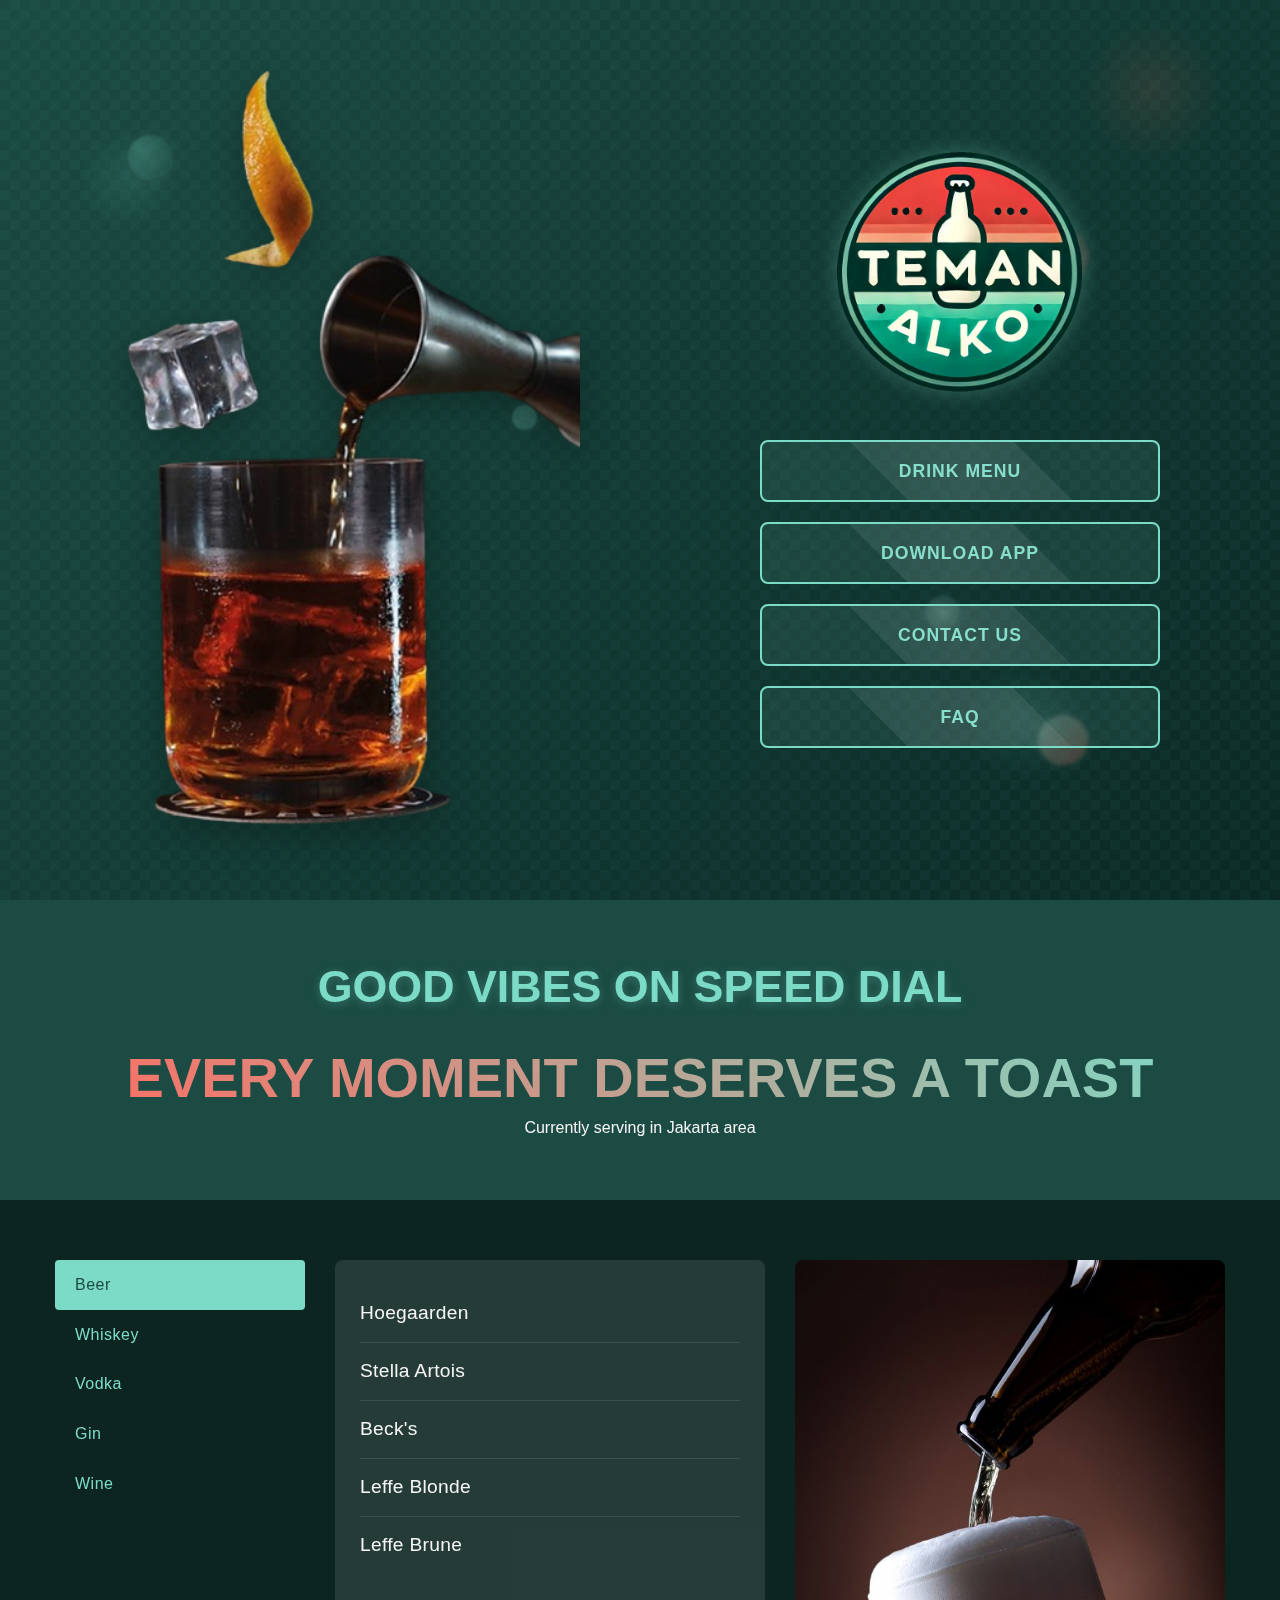
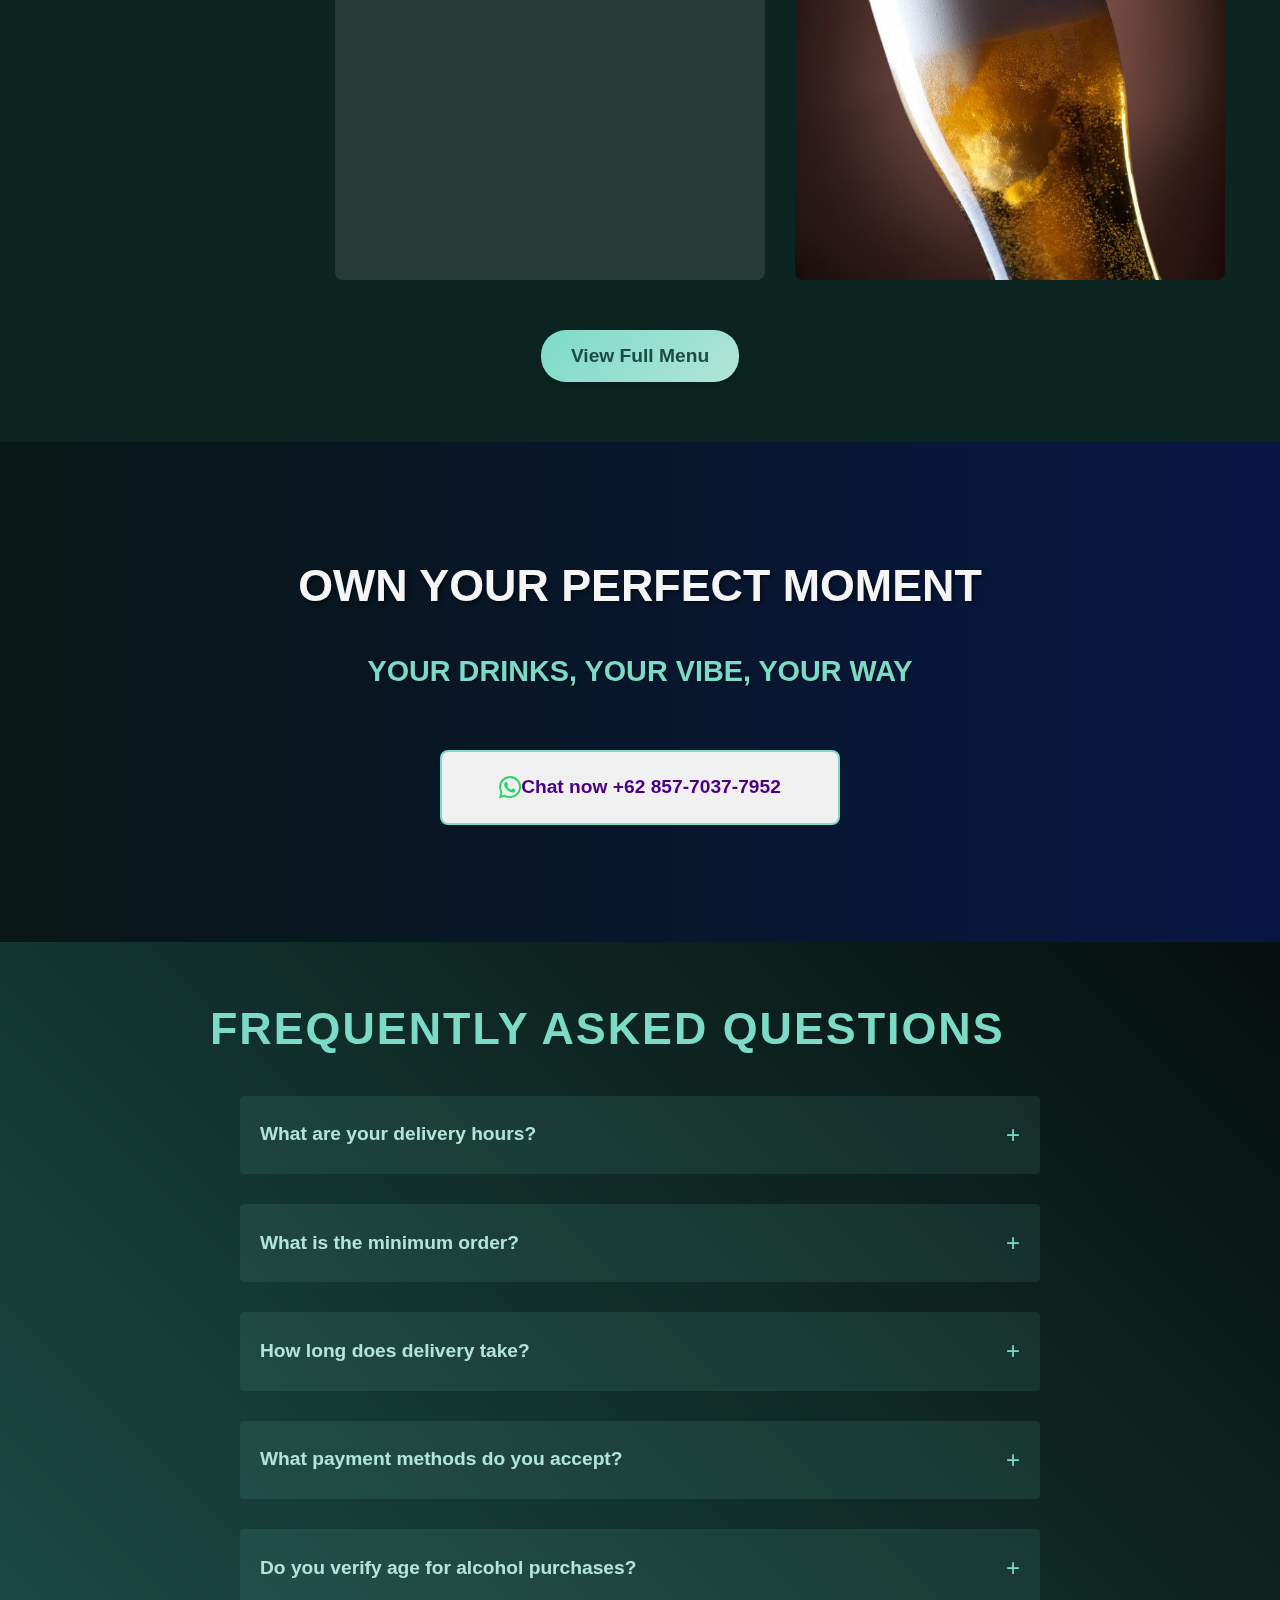
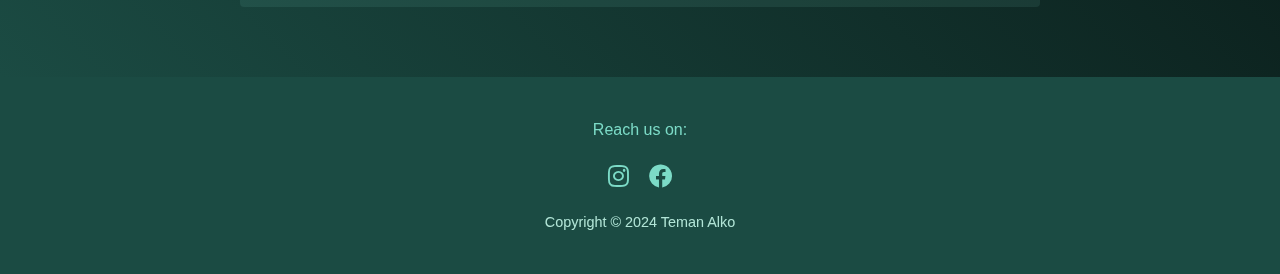
==== commit e6466431: "Update: Modal CSS" ====
--- a/index.html
+++ b/index.html
@@ -177,10 +177,7 @@
 
                     <!-- Add similar blocks for other categories -->
                 </div>
-                <div class="menu-content" style="position: relative;">
-                    <!-- Existing content -->
-                    <button class="menu-pdf-button" onclick="openPDF()">View Full Menu</button>
-                </div>
+                <button class="menu-pdf-button" onclick="openPDF()">View Full Menu</button>
             </div>
         </div>
     </section>
--- a/styles/styles.css
+++ b/styles/styles.css
@@ -159,6 +159,7 @@
 }
 
 .menu-grid {
+    position: relative;
     display: grid;
     grid-template-columns: 250px 1fr;
     gap: 30px;
@@ -1136,6 +1137,8 @@
 }
 
 .menu-pdf-button {
+    grid-column: span 2;
+    justify-self: center;
     background: linear-gradient(135deg, var(--secondary-green), var(--light-green));
     color: var(--primary-green);
     padding: 15px 30px;
@@ -1146,11 +1149,7 @@
     cursor: pointer;
     transition: all 0.3s ease;
     box-shadow: 0 4px 15px rgba(0, 0, 0, 0.2);
-    position: absolute;
-    bottom: 20px;
-    right: 20px;
-    overflow: hidden;
-    z-index: 10;
+    margin-top: 20px;
 }
 
 .menu-pdf-button:hover {
@@ -1158,29 +1157,6 @@
     color: var(--off-white);
     transform: translateY(-3px);
     box-shadow: 0 8px 20px rgba(0, 0, 0, 0.3);
-}
-
-.menu-pdf-button::before {
-    content: '';
-    position: absolute;
-    top: 50%;
-    left: 50%;
-    width: 300%;
-    height: 300%;
-    background: rgba(255, 255, 255, 0.1);
-    transform: translate(-50%, -50%) scale(0);
-    transition: transform 0.5s ease;
-    border-radius: 50%;
-    z-index: 0;
-}
-
-.menu-pdf-button:hover::before {
-    transform: translate(-50%, -50%) scale(1);
-}
-
-.menu-pdf-button span {
-    position: relative;
-    z-index: 1;
 }
 
 .modal {
@@ -1193,16 +1169,27 @@
     height: 100%;
     overflow: auto;
     background-color: rgba(0, 0, 0, 0.8);
+    padding: 20px;
+    box-sizing: border-box;
 }
 
 .modal-content {
     background-color: var(--off-white);
-    margin: 15% auto;
+    margin: auto;
     padding: 20px;
     border: 1px solid var(--primary-green);
-    width: 80%;
-    max-width: 600px;
+    width: 90%;
+    max-width: 900px;
+    height: 80%;
     border-radius: 8px;
+    overflow: hidden;
+    box-shadow: 0 4px 15px rgba(0, 0, 0, 0.3);
+}
+
+.modal-content iframe {
+    width: 100%;
+    height: 100%;
+    border: none;
 }
 
 .close {
@@ -1211,6 +1198,8 @@
     font-size: 28px;
     font-weight: bold;
     cursor: pointer;
+    margin-top: -10px;
+    margin-right: -10px;
 }
 
 .close:hover,
